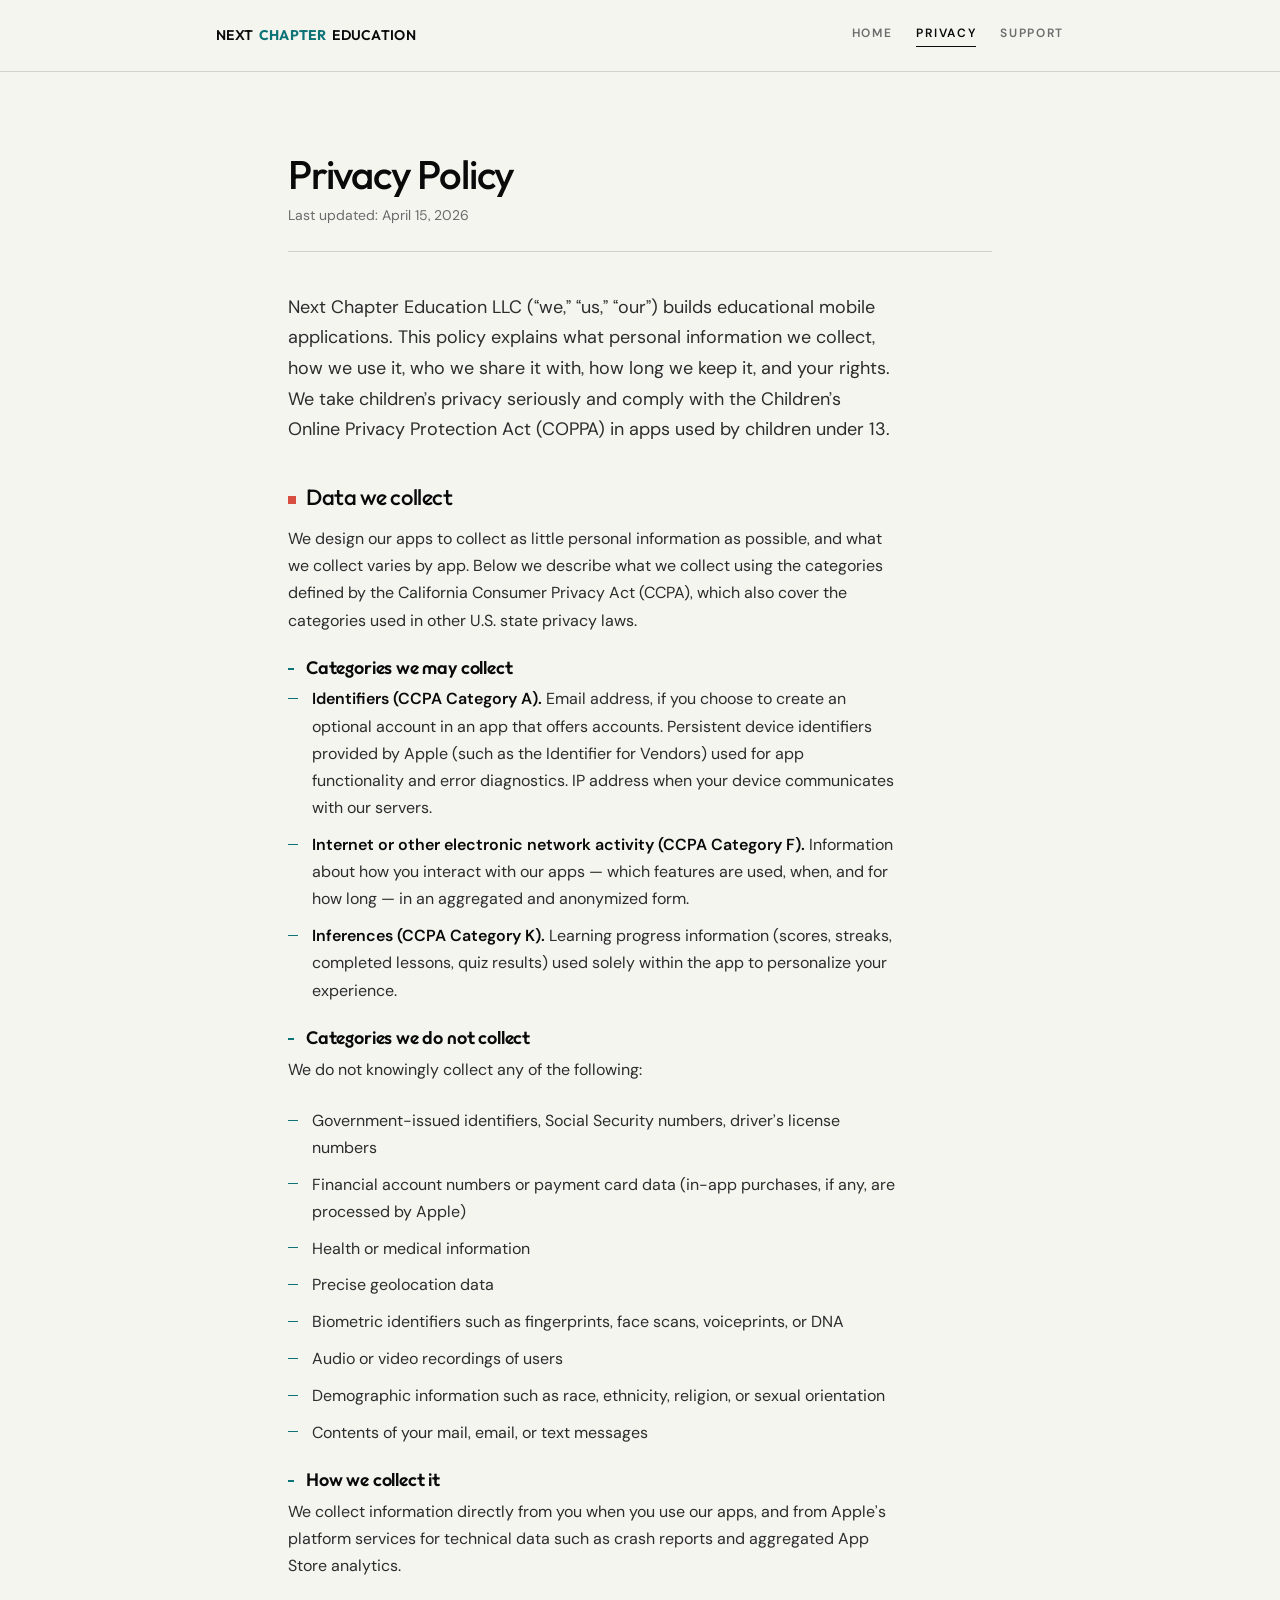
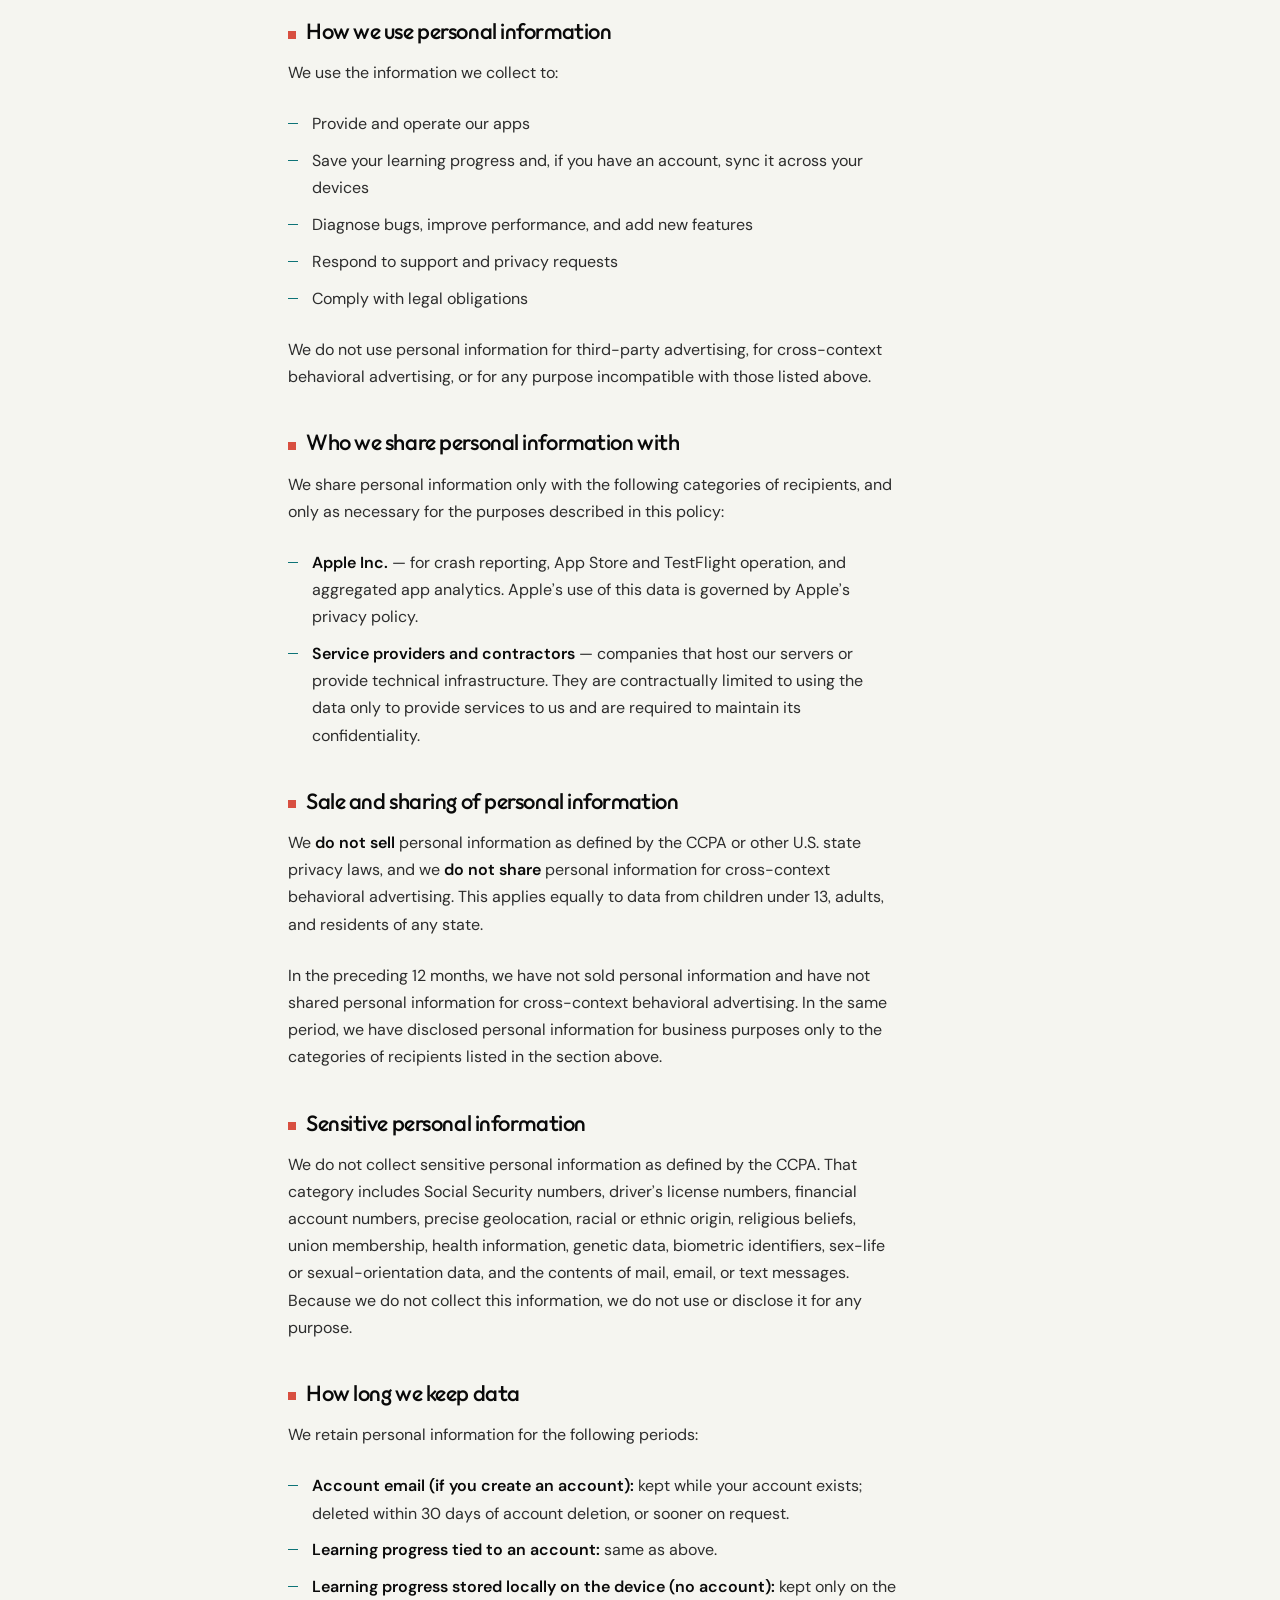
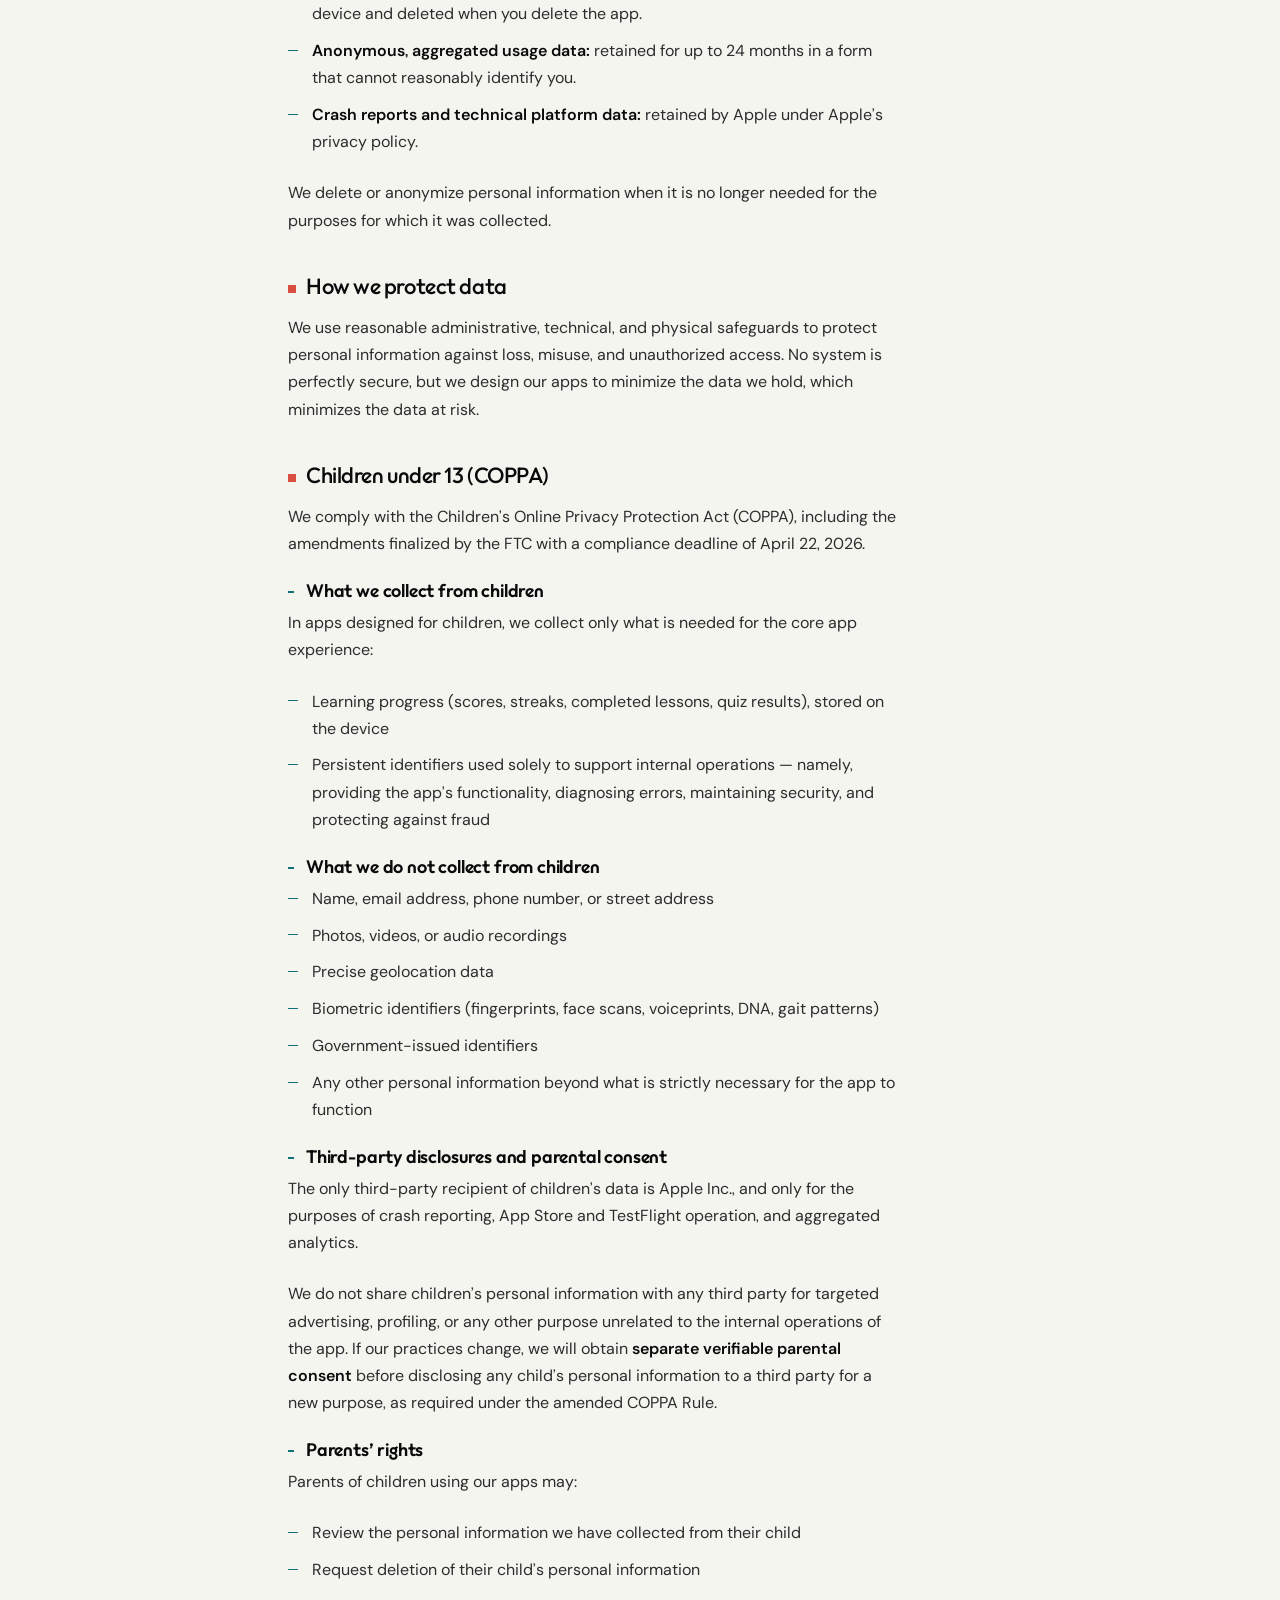
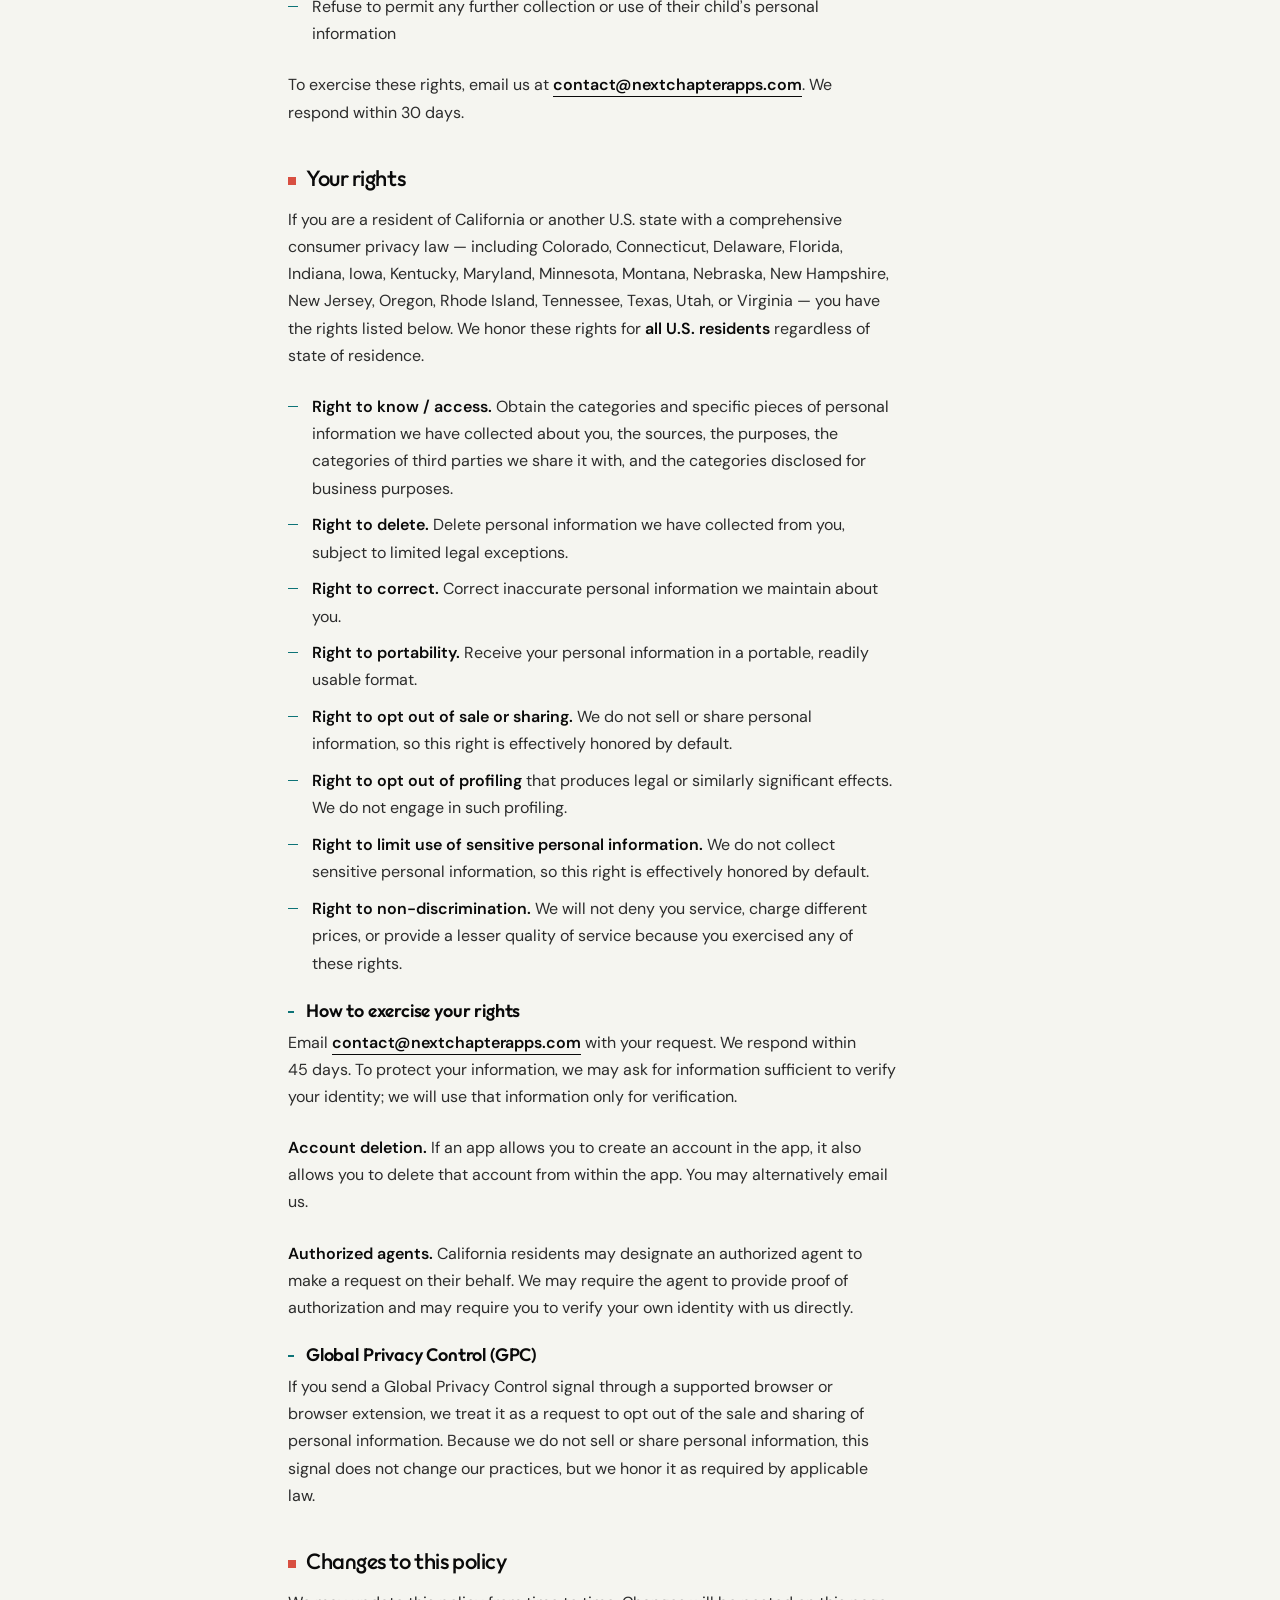
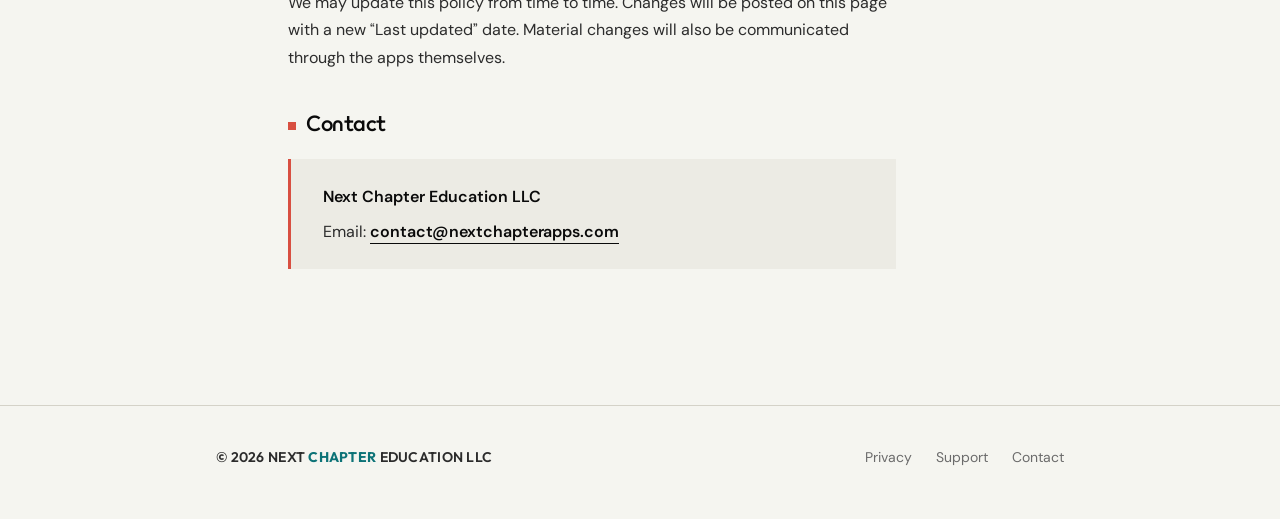
==== privacy/index.html @ 33cdc7d5 "Initial site: home, privacy, support" ====
<!doctype html>
<html lang="en">
<head>
  <meta charset="utf-8">
  <meta name="viewport" content="width=device-width, initial-scale=1">
  <title>Privacy Policy &middot; Next Chapter Education</title>
  <meta name="description" content="Privacy policy for Next Chapter Education LLC, including COPPA compliance for apps used by children under 13.">
  <meta name="robots" content="noindex, nofollow">
  <meta name="theme-color" content="#0d7377">

  <meta property="og:title" content="Privacy Policy &middot; Next Chapter Education">
  <meta property="og:description" content="What we collect, how we use it, and your rights.">
  <meta property="og:type" content="website">
  <meta property="og:url" content="https://nextchapterapps.com/privacy/">

  <link rel="preconnect" href="https://fonts.googleapis.com">
  <link rel="preconnect" href="https://fonts.gstatic.com" crossorigin>
  <link href="https://fonts.googleapis.com/css2?family=Outfit:wght@300..800&family=DM+Sans:opsz,wght@9..40,400..700&display=swap" rel="stylesheet">

  <link rel="stylesheet" href="/style.css">
</head>
<body>
  <a class="skip-link" href="#main">Skip to content</a>

  <div class="page">
    <header class="masthead">
      <div class="container masthead__inner">
        <a href="/" class="wordmark" aria-label="Next Chapter Education, home">
          Next <em>Chapter</em> Education
        </a>
        <nav class="nav" aria-label="Primary">
          <a href="/">Home</a>
          <a href="/privacy/" aria-current="page">Privacy</a>
          <a href="/support/">Support</a>
        </nav>
      </div>
    </header>

    <main class="main" id="main">
      <article class="doc container">
        <header class="doc__header rise rise-1">
          <h1 class="doc__title">Privacy Policy</h1>
          <p class="doc__meta">Last updated: April&nbsp;15,&nbsp;2026</p>
        </header>

        <div class="doc__body rise rise-2">
          <p class="doc__intro">
            Next Chapter Education LLC (&ldquo;we,&rdquo; &ldquo;us,&rdquo; &ldquo;our&rdquo;) builds educational mobile applications. This policy explains what personal information we collect, how we use it, who we share it with, how long we keep it, and your rights. We take children&rsquo;s privacy seriously and comply with the Children&rsquo;s Online Privacy Protection Act (COPPA) in apps used by children under&nbsp;13.
          </p>

          <h2>Data we collect</h2>
          <p>We design our apps to collect as little personal information as possible, and what we collect varies by app. Below we describe what we collect using the categories defined by the California Consumer Privacy Act (CCPA), which also cover the categories used in other U.S. state privacy laws.</p>

          <h3>Categories we may collect</h3>
          <ul>
            <li><strong>Identifiers (CCPA Category A).</strong> Email address, if you choose to create an optional account in an app that offers accounts. Persistent device identifiers provided by Apple (such as the Identifier for Vendors) used for app functionality and error diagnostics. IP address when your device communicates with our servers.</li>
            <li><strong>Internet or other electronic network activity (CCPA Category F).</strong> Information about how you interact with our apps &mdash; which features are used, when, and for how long &mdash; in an aggregated and anonymized form.</li>
            <li><strong>Inferences (CCPA Category K).</strong> Learning progress information (scores, streaks, completed lessons, quiz results) used solely within the app to personalize your experience.</li>
          </ul>

          <h3>Categories we do not collect</h3>
          <p>We do not knowingly collect any of the following:</p>
          <ul>
            <li>Government-issued identifiers, Social Security numbers, driver&rsquo;s license numbers</li>
            <li>Financial account numbers or payment card data (in-app purchases, if any, are processed by Apple)</li>
            <li>Health or medical information</li>
            <li>Precise geolocation data</li>
            <li>Biometric identifiers such as fingerprints, face scans, voiceprints, or DNA</li>
            <li>Audio or video recordings of users</li>
            <li>Demographic information such as race, ethnicity, religion, or sexual orientation</li>
            <li>Contents of your mail, email, or text messages</li>
          </ul>

          <h3>How we collect it</h3>
          <p>We collect information directly from you when you use our apps, and from Apple&rsquo;s platform services for technical data such as crash reports and aggregated App Store analytics.</p>

          <h2>How we use personal information</h2>
          <p>We use the information we collect to:</p>
          <ul>
            <li>Provide and operate our apps</li>
            <li>Save your learning progress and, if you have an account, sync it across your devices</li>
            <li>Diagnose bugs, improve performance, and add new features</li>
            <li>Respond to support and privacy requests</li>
            <li>Comply with legal obligations</li>
          </ul>
          <p>We do not use personal information for third-party advertising, for cross-context behavioral advertising, or for any purpose incompatible with those listed above.</p>

          <h2>Who we share personal information with</h2>
          <p>We share personal information only with the following categories of recipients, and only as necessary for the purposes described in this policy:</p>
          <ul>
            <li><strong>Apple Inc.</strong> &mdash; for crash reporting, App Store and TestFlight operation, and aggregated app analytics. Apple&rsquo;s use of this data is governed by Apple&rsquo;s privacy policy.</li>
            <li><strong>Service providers and contractors</strong> &mdash; companies that host our servers or provide technical infrastructure. They are contractually limited to using the data only to provide services to us and are required to maintain its confidentiality.</li>
          </ul>

          <h2>Sale and sharing of personal information</h2>
          <p>We <strong>do not sell</strong> personal information as defined by the CCPA or other U.S. state privacy laws, and we <strong>do not share</strong> personal information for cross-context behavioral advertising. This applies equally to data from children under&nbsp;13, adults, and residents of any state.</p>
          <p>In the preceding 12 months, we have not sold personal information and have not shared personal information for cross-context behavioral advertising. In the same period, we have disclosed personal information for business purposes only to the categories of recipients listed in the section above.</p>

          <h2>Sensitive personal information</h2>
          <p>We do not collect sensitive personal information as defined by the CCPA. That category includes Social Security numbers, driver&rsquo;s license numbers, financial account numbers, precise geolocation, racial or ethnic origin, religious beliefs, union membership, health information, genetic data, biometric identifiers, sex-life or sexual-orientation data, and the contents of mail, email, or text messages. Because we do not collect this information, we do not use or disclose it for any purpose.</p>

          <h2>How long we keep data</h2>
          <p>We retain personal information for the following periods:</p>
          <ul>
            <li><strong>Account email (if you create an account):</strong> kept while your account exists; deleted within 30&nbsp;days of account deletion, or sooner on request.</li>
            <li><strong>Learning progress tied to an account:</strong> same as above.</li>
            <li><strong>Learning progress stored locally on the device (no account):</strong> kept only on the device and deleted when you delete the app.</li>
            <li><strong>Anonymous, aggregated usage data:</strong> retained for up to 24&nbsp;months in a form that cannot reasonably identify you.</li>
            <li><strong>Crash reports and technical platform data:</strong> retained by Apple under Apple&rsquo;s privacy policy.</li>
          </ul>
          <p>We delete or anonymize personal information when it is no longer needed for the purposes for which it was collected.</p>

          <h2>How we protect data</h2>
          <p>We use reasonable administrative, technical, and physical safeguards to protect personal information against loss, misuse, and unauthorized access. No system is perfectly secure, but we design our apps to minimize the data we hold, which minimizes the data at risk.</p>

          <h2>Children under 13 (COPPA)</h2>
          <p>We comply with the Children&rsquo;s Online Privacy Protection Act (COPPA), including the amendments finalized by the FTC with a compliance deadline of April&nbsp;22,&nbsp;2026.</p>

          <h3>What we collect from children</h3>
          <p>In apps designed for children, we collect only what is needed for the core app experience:</p>
          <ul>
            <li>Learning progress (scores, streaks, completed lessons, quiz results), stored on the device</li>
            <li>Persistent identifiers used solely to support internal operations &mdash; namely, providing the app&rsquo;s functionality, diagnosing errors, maintaining security, and protecting against fraud</li>
          </ul>

          <h3>What we do not collect from children</h3>
          <ul>
            <li>Name, email address, phone number, or street address</li>
            <li>Photos, videos, or audio recordings</li>
            <li>Precise geolocation data</li>
            <li>Biometric identifiers (fingerprints, face scans, voiceprints, DNA, gait patterns)</li>
            <li>Government-issued identifiers</li>
            <li>Any other personal information beyond what is strictly necessary for the app to function</li>
          </ul>

          <h3>Third-party disclosures and parental consent</h3>
          <p>The only third-party recipient of children&rsquo;s data is Apple Inc., and only for the purposes of crash reporting, App Store and TestFlight operation, and aggregated analytics.</p>
          <p>We do not share children&rsquo;s personal information with any third party for targeted advertising, profiling, or any other purpose unrelated to the internal operations of the app. If our practices change, we will obtain <strong>separate verifiable parental consent</strong> before disclosing any child&rsquo;s personal information to a third party for a new purpose, as required under the amended COPPA Rule.</p>

          <h3>Parents&rsquo; rights</h3>
          <p>Parents of children using our apps may:</p>
          <ul>
            <li>Review the personal information we have collected from their child</li>
            <li>Request deletion of their child&rsquo;s personal information</li>
            <li>Refuse to permit any further collection or use of their child&rsquo;s personal information</li>
          </ul>
          <p>To exercise these rights, email us at <a href="mailto:contact@nextchapterapps.com" class="email">contact@nextchapterapps.com</a>. We respond within 30&nbsp;days.</p>

          <h2>Your rights</h2>
          <p>If you are a resident of California or another U.S. state with a comprehensive consumer privacy law &mdash; including Colorado, Connecticut, Delaware, Florida, Indiana, Iowa, Kentucky, Maryland, Minnesota, Montana, Nebraska, New Hampshire, New Jersey, Oregon, Rhode Island, Tennessee, Texas, Utah, or Virginia &mdash; you have the rights listed below. We honor these rights for <strong>all U.S. residents</strong> regardless of state of residence.</p>
          <ul>
            <li><strong>Right to know / access.</strong> Obtain the categories and specific pieces of personal information we have collected about you, the sources, the purposes, the categories of third parties we share it with, and the categories disclosed for business purposes.</li>
            <li><strong>Right to delete.</strong> Delete personal information we have collected from you, subject to limited legal exceptions.</li>
            <li><strong>Right to correct.</strong> Correct inaccurate personal information we maintain about you.</li>
            <li><strong>Right to portability.</strong> Receive your personal information in a portable, readily usable format.</li>
            <li><strong>Right to opt out of sale or sharing.</strong> We do not sell or share personal information, so this right is effectively honored by default.</li>
            <li><strong>Right to opt out of profiling</strong> that produces legal or similarly significant effects. We do not engage in such profiling.</li>
            <li><strong>Right to limit use of sensitive personal information.</strong> We do not collect sensitive personal information, so this right is effectively honored by default.</li>
            <li><strong>Right to non-discrimination.</strong> We will not deny you service, charge different prices, or provide a lesser quality of service because you exercised any of these rights.</li>
          </ul>

          <h3>How to exercise your rights</h3>
          <p>Email <a href="mailto:contact@nextchapterapps.com" class="email">contact@nextchapterapps.com</a> with your request. We respond within 45&nbsp;days. To protect your information, we may ask for information sufficient to verify your identity; we will use that information only for verification.</p>
          <p><strong>Account deletion.</strong> If an app allows you to create an account in the app, it also allows you to delete that account from within the app. You may alternatively email us.</p>
          <p><strong>Authorized agents.</strong> California residents may designate an authorized agent to make a request on their behalf. We may require the agent to provide proof of authorization and may require you to verify your own identity with us directly.</p>

          <h3>Global Privacy Control (GPC)</h3>
          <p>If you send a Global Privacy Control signal through a supported browser or browser extension, we treat it as a request to opt out of the sale and sharing of personal information. Because we do not sell or share personal information, this signal does not change our practices, but we honor it as required by applicable law.</p>

          <h2>Changes to this policy</h2>
          <p>We may update this policy from time to time. Changes will be posted on this page with a new &ldquo;Last updated&rdquo; date. Material changes will also be communicated through the apps themselves.</p>

          <h2>Contact</h2>
          <div class="callout">
            <p><strong>Next Chapter Education LLC</strong></p>
            <p>Email: <a href="mailto:contact@nextchapterapps.com" class="email">contact@nextchapterapps.com</a></p>
          </div>
        </div>
      </article>
    </main>

    <footer class="site-footer">
      <div class="container site-footer__inner">
        <div class="site-footer__mark">
          &copy; 2026 Next <em>Chapter</em> Education LLC
        </div>
        <nav class="site-footer__nav" aria-label="Secondary">
          <a href="/privacy/">Privacy</a>
          <a href="/support/">Support</a>
          <a href="mailto:contact@nextchapterapps.com">Contact</a>
        </nav>
      </div>
    </footer>
  </div>
</body>
</html>
---- style.css ----
/* -------------------------------------------------------------
   Next Chapter Education — stylesheet
   Aesthetic: contemporary crisp (Option C)
   Typography: Outfit (display) + DM Sans (body)
   Palette: warm off-white, deep teal brand, red pop accent
   ------------------------------------------------------------- */

:root {
  /* Palette */
  --color-bg: #f5f5f0;
  --color-bg-sunk: #ecebe4;
  --color-bg-invert: #0a0a0a;
  --color-fg: #0a0a0a;
  --color-fg-soft: #2c2c2c;
  --color-muted: #6b6b6b;
  --color-rule: #d4d2c8;
  --color-rule-strong: #b6b3a7;

  --color-brand: #0d7377;
  --color-brand-deep: #085558;
  --color-brand-tint: #d9e6e7;

  --color-accent: #d84f41;
  --color-accent-deep: #b63d31;

  /* Fonts */
  --font-display: "Outfit", -apple-system, BlinkMacSystemFont, "Segoe UI", sans-serif;
  --font-body: "DM Sans", -apple-system, BlinkMacSystemFont, "Segoe UI", Helvetica, Arial, sans-serif;

  /* Type scale */
  --text-xs: 0.75rem;
  --text-sm: 0.875rem;
  --text-base: 1rem;
  --text-lg: 1.125rem;
  --text-xl: 1.375rem;
  --text-2xl: 1.875rem;
  --text-3xl: 2.5rem;
  --text-4xl: 3.5rem;
  --text-hero: clamp(2.75rem, 7.5vw, 5rem);

  /* Rhythm */
  --space-1: 0.5rem;
  --space-2: 1rem;
  --space-3: 1.5rem;
  --space-4: 2rem;
  --space-5: 2.5rem;
  --space-6: 3rem;
  --space-8: 4rem;
  --space-10: 5rem;
  --space-12: 7rem;

  /* Layout */
  --content-max: 58rem;
  --narrow: 44rem;
  --measure: 38rem;
  --page-pad: clamp(1.25rem, 4vw, 2.5rem);

  /* Motion */
  --ease-out: cubic-bezier(0.22, 1, 0.36, 1);
}

/* -------------------------------------------------------------
   Reset / base
   ------------------------------------------------------------- */

*,
*::before,
*::after {
  box-sizing: border-box;
}

html {
  -webkit-text-size-adjust: 100%;
  scroll-behavior: smooth;
}

body {
  margin: 0;
  min-height: 100vh;
  background: var(--color-bg);
  color: var(--color-fg);
  font-family: var(--font-body);
  font-size: var(--text-base);
  font-weight: 400;
  line-height: 1.6;
  -webkit-font-smoothing: antialiased;
  -moz-osx-font-smoothing: grayscale;
  text-rendering: optimizeLegibility;
  font-feature-settings: "kern", "liga", "ss01";
}

::selection {
  background: var(--color-accent);
  color: var(--color-bg);
}

img {
  max-width: 100%;
  height: auto;
  display: block;
}

/* -------------------------------------------------------------
   Typography primitives
   ------------------------------------------------------------- */

h1, h2, h3, h4 {
  font-family: var(--font-display);
  color: var(--color-fg);
  font-weight: 500;
  line-height: 1.1;
  letter-spacing: -0.025em;
  margin: 0 0 var(--space-3);
}

h1 { font-size: var(--text-3xl); }
h2 { font-size: var(--text-2xl); letter-spacing: -0.02em; }
h3 {
  font-size: var(--text-lg);
  font-family: var(--font-body);
  font-weight: 600;
  letter-spacing: -0.005em;
}
h4 {
  font-size: var(--text-xs);
  font-family: var(--font-body);
  font-weight: 600;
  text-transform: uppercase;
  letter-spacing: 0.14em;
  color: var(--color-muted);
}

p {
  margin: 0 0 var(--space-3);
  max-width: var(--measure);
}

ul, ol {
  margin: 0 0 var(--space-3);
  padding-left: 1.25rem;
  max-width: var(--measure);
}

li {
  margin-bottom: 0.375rem;
}

strong {
  font-weight: 600;
  color: var(--color-fg);
}

hr {
  border: 0;
  border-top: 1px solid var(--color-rule);
  margin: var(--space-6) 0;
}

/* -------------------------------------------------------------
   Links
   ------------------------------------------------------------- */

a {
  color: var(--color-fg);
  text-decoration: none;
  border-bottom: 1px solid var(--color-fg);
  padding-bottom: 1px;
  transition: color 180ms var(--ease-out), border-color 180ms var(--ease-out);
}

a:hover {
  color: var(--color-accent);
  border-bottom-color: var(--color-accent);
}

a:focus-visible {
  outline: 2px solid var(--color-accent);
  outline-offset: 3px;
  border-radius: 2px;
}

a.plain {
  color: inherit;
  border-bottom: 0;
}

/* Arrow link: red arrow appended, only underline on hover */
a.arrow {
  border-bottom: 0;
  color: var(--color-fg);
  font-weight: 500;
}

a.arrow::after {
  content: " →";
  color: var(--color-accent);
  font-weight: 700;
  margin-left: 0.15em;
  display: inline-block;
  transition: transform 200ms var(--ease-out);
}

a.arrow:hover {
  color: var(--color-accent);
}

a.arrow:hover::after {
  transform: translateX(3px);
}

/* Email / code-like */
.email {
  font-family: var(--font-body);
  font-weight: 600;
  letter-spacing: -0.005em;
}

/* -------------------------------------------------------------
   Layout scaffolding
   ------------------------------------------------------------- */

.page {
  display: flex;
  flex-direction: column;
  min-height: 100vh;
}

.container {
  width: 100%;
  max-width: var(--content-max);
  margin: 0 auto;
  padding-left: var(--page-pad);
  padding-right: var(--page-pad);
}

.container--narrow {
  max-width: var(--narrow);
}

/* Eyebrow label used throughout */
.eyebrow {
  font-size: var(--text-xs);
  text-transform: uppercase;
  letter-spacing: 0.18em;
  font-weight: 600;
  color: var(--color-muted);
  margin-bottom: var(--space-3);
  display: flex;
  align-items: center;
  gap: 0.625rem;
}

.eyebrow--accent {
  color: var(--color-accent);
}

.eyebrow::before {
  content: "";
  width: 0.625rem;
  height: 0.625rem;
  background: var(--color-accent);
  display: inline-block;
}

.eyebrow--brand::before { background: var(--color-brand); }

/* -------------------------------------------------------------
   Masthead
   ------------------------------------------------------------- */

.masthead {
  padding: var(--space-3) 0 var(--space-3);
  border-bottom: 1px solid var(--color-rule);
  background: var(--color-bg);
}

.masthead__inner {
  display: flex;
  align-items: center;
  justify-content: space-between;
  gap: var(--space-3);
  flex-wrap: wrap;
}

.wordmark {
  font-family: var(--font-display);
  font-size: var(--text-sm);
  font-weight: 600;
  letter-spacing: 0.02em;
  text-transform: uppercase;
  color: var(--color-fg);
  border-bottom: 0;
  white-space: nowrap;
  display: inline-flex;
  gap: 0.35rem;
}

.wordmark em {
  font-style: normal;
  color: var(--color-brand);
  font-weight: 700;
}

.wordmark:hover {
  color: var(--color-accent);
}

.wordmark:hover em {
  color: var(--color-accent);
}

.nav {
  display: flex;
  gap: var(--space-3);
  font-size: var(--text-xs);
  font-weight: 600;
  letter-spacing: 0.14em;
  text-transform: uppercase;
  font-family: var(--font-body);
}

.nav a {
  color: var(--color-muted);
  border-bottom: 1px solid transparent;
  padding-bottom: 3px;
}

.nav a:hover {
  color: var(--color-fg);
  border-bottom-color: var(--color-accent);
}

.nav a[aria-current="page"] {
  color: var(--color-fg);
  border-bottom-color: var(--color-fg);
}

/* -------------------------------------------------------------
   Main
   ------------------------------------------------------------- */

.main {
  flex: 1 0 auto;
}

/* -------------------------------------------------------------
   Hero
   ------------------------------------------------------------- */

.hero {
  padding: var(--space-12) 0 var(--space-8);
}

.hero__title {
  font-family: var(--font-display);
  font-size: var(--text-hero);
  font-weight: 500;
  line-height: 0.95;
  letter-spacing: -0.035em;
  margin: 0 0 var(--space-4);
  max-width: 15ch;
  color: var(--color-fg);
}

.hero__title em {
  font-style: normal;
  color: var(--color-brand);
  font-weight: 600;
}

.hero__subhead {
  font-family: var(--font-display);
  font-size: var(--text-xl);
  font-weight: 400;
  letter-spacing: -0.015em;
  color: var(--color-fg-soft);
  max-width: 28ch;
  margin: 0 0 var(--space-4);
  line-height: 1.25;
}

.hero__body {
  font-size: var(--text-lg);
  line-height: 1.55;
  color: var(--color-fg-soft);
  max-width: 44ch;
  font-weight: 400;
}

/* -------------------------------------------------------------
   Section divider (crisp rule with offset square)
   ------------------------------------------------------------- */

.rule {
  position: relative;
  height: 1px;
  background: var(--color-rule);
  margin: var(--space-6) 0;
  max-width: var(--content-max);
  margin-left: auto;
  margin-right: auto;
}

.rule--with-mark::before {
  content: "";
  position: absolute;
  left: var(--page-pad);
  top: 50%;
  transform: translateY(-50%);
  width: 0.5rem;
  height: 0.5rem;
  background: var(--color-accent);
}

/* -------------------------------------------------------------
   Apps section (RealReady)
   ------------------------------------------------------------- */

.apps {
  padding: var(--space-6) 0 var(--space-10);
}

.app-card {
  display: grid;
  grid-template-columns: 1fr;
  gap: var(--space-4);
  margin-top: var(--space-3);
}

.app-card__primary {
  max-width: 34rem;
}

.app-card__name {
  font-family: var(--font-display);
  font-size: clamp(2.25rem, 6vw, 3.25rem);
  font-weight: 600;
  letter-spacing: -0.04em;
  line-height: 0.95;
  margin: 0 0 var(--space-3);
  color: var(--color-fg);
}

.app-card__name .accent {
  color: var(--color-accent);
  font-weight: 600;
}

.app-card__tag {
  font-family: var(--font-display);
  font-size: var(--text-xl);
  font-weight: 400;
  letter-spacing: -0.015em;
  color: var(--color-fg-soft);
  max-width: 32ch;
  margin: 0 0 var(--space-3);
  line-height: 1.3;
}

.app-card__body {
  color: var(--color-fg-soft);
  max-width: 42ch;
  line-height: 1.6;
}

/* feature grid */
.features {
  list-style: none;
  padding: 0;
  margin: 0;
  display: grid;
  grid-template-columns: 1fr 1fr;
  gap: var(--space-3);
  max-width: none;
  margin-top: var(--space-4);
}

@media (min-width: 44rem) {
  .features {
    grid-template-columns: repeat(4, 1fr);
  }
}

.feature {
  border-top: 1px solid var(--color-rule-strong);
  padding-top: var(--space-2);
  margin-bottom: 0;
  list-style: none;
}

.feature__label {
  display: block;
  font-family: var(--font-display);
  font-size: var(--text-base);
  font-weight: 600;
  letter-spacing: -0.01em;
  color: var(--color-fg);
  margin-bottom: 0.25rem;
}

.feature__desc {
  display: block;
  font-size: var(--text-sm);
  line-height: 1.5;
  color: var(--color-fg-soft);
}

/* -------------------------------------------------------------
   Beliefs section
   ------------------------------------------------------------- */

.beliefs {
  padding: var(--space-6) 0 var(--space-12);
}

.belief-list {
  display: grid;
  grid-template-columns: 1fr;
  gap: var(--space-4);
  list-style: none;
  padding: 0;
  margin: 0;
  max-width: none;
}

.belief {
  border-top: 1px solid var(--color-rule-strong);
  padding-top: var(--space-2);
  margin-bottom: 0;
  list-style: none;
}

.belief__number {
  font-family: var(--font-display);
  font-size: var(--text-xs);
  color: var(--color-accent);
  letter-spacing: 0.12em;
  font-weight: 700;
  font-feature-settings: "tnum";
  text-transform: uppercase;
  display: block;
  margin-bottom: var(--space-1);
}

.belief__title {
  font-family: var(--font-display);
  font-size: var(--text-xl);
  font-weight: 500;
  margin: 0 0 0.35rem;
  letter-spacing: -0.02em;
  color: var(--color-fg);
}

.belief__body {
  color: var(--color-fg-soft);
  margin: 0;
  max-width: 40ch;
  line-height: 1.55;
}

@media (min-width: 44rem) {
  .belief-list {
    grid-template-columns: repeat(3, 1fr);
  }
}

/* -------------------------------------------------------------
   Document pages (privacy, support)
   ------------------------------------------------------------- */

.doc {
  padding: var(--space-10) 0 var(--space-12);
  max-width: var(--narrow);
  margin: 0 auto;
}

.doc__header {
  margin-bottom: var(--space-5);
  padding-bottom: var(--space-3);
  border-bottom: 1px solid var(--color-rule);
}

.doc__title {
  font-family: var(--font-display);
  font-size: var(--text-3xl);
  font-weight: 500;
  letter-spacing: -0.03em;
  margin: 0 0 var(--space-1);
  max-width: none;
  color: var(--color-fg);
}

.doc__meta {
  font-size: var(--text-sm);
  color: var(--color-muted);
  margin: 0;
  font-variant-numeric: lining-nums;
}

.doc__body > h2 {
  font-size: var(--text-xl);
  margin-top: var(--space-5);
  margin-bottom: var(--space-2);
  font-weight: 500;
  letter-spacing: -0.02em;
  position: relative;
  padding-left: 1.125rem;
}

.doc__body > h2::before {
  content: "";
  position: absolute;
  left: 0;
  top: 0.52em;
  width: 0.5rem;
  height: 0.5rem;
  background: var(--color-accent);
}

.doc__body > h2:first-child {
  margin-top: 0;
}

.doc__body > h3 {
  font-family: var(--font-display);
  font-size: var(--text-lg);
  font-weight: 600;
  letter-spacing: -0.01em;
  color: var(--color-fg);
  margin: var(--space-3) 0 var(--space-1);
  padding-left: 1.125rem;
  position: relative;
}

.doc__body > h3::before {
  content: "";
  position: absolute;
  left: 0;
  top: 0.55em;
  width: 0.375rem;
  height: 2px;
  background: var(--color-brand);
}

.doc__body p,
.doc__body li {
  color: var(--color-fg-soft);
  line-height: 1.7;
}

.doc__body ul {
  padding-left: 0;
  list-style: none;
}

.doc__body ul li {
  position: relative;
  padding-left: 1.5rem;
  margin-bottom: 0.6rem;
}

.doc__body ul li::before {
  content: "";
  position: absolute;
  left: 0;
  top: 0.8em;
  width: 0.625rem;
  height: 1px;
  background: var(--color-brand);
}

.doc__intro {
  font-size: var(--text-lg);
  line-height: 1.55;
  color: var(--color-fg);
  margin-bottom: var(--space-4);
  max-width: var(--measure);
  font-weight: 400;
}

/* Callout (contact, highlights) */
.callout {
  background: var(--color-bg-sunk);
  border-left: 3px solid var(--color-accent);
  padding: var(--space-3) var(--space-4);
  margin: var(--space-3) 0;
  max-width: var(--measure);
}

.callout p {
  margin: 0;
  font-size: var(--text-base);
}

.callout p + p {
  margin-top: 0.5rem;
}

/* -------------------------------------------------------------
   Footer
   ------------------------------------------------------------- */

.site-footer {
  border-top: 1px solid var(--color-rule);
  padding: var(--space-5) 0 var(--space-6);
  margin-top: auto;
  background: var(--color-bg);
}

.site-footer__inner {
  display: flex;
  justify-content: space-between;
  align-items: baseline;
  gap: var(--space-3);
  flex-wrap: wrap;
  font-size: var(--text-sm);
  color: var(--color-muted);
}

.site-footer__nav {
  display: flex;
  gap: var(--space-3);
}

.site-footer a {
  color: var(--color-muted);
  border-bottom-color: transparent;
}

.site-footer a:hover {
  color: var(--color-accent);
  border-bottom-color: var(--color-accent);
}

.site-footer__mark {
  font-family: var(--font-display);
  font-weight: 600;
  letter-spacing: 0.02em;
  text-transform: uppercase;
  color: var(--color-fg-soft);
  font-size: var(--text-sm);
}

.site-footer__mark em {
  color: var(--color-brand);
  font-style: normal;
  font-weight: 700;
}

/* -------------------------------------------------------------
   Skip link
   ------------------------------------------------------------- */

.skip-link {
  position: absolute;
  left: 0;
  top: -100px;
  background: var(--color-accent);
  color: var(--color-bg);
  padding: 0.5rem 1rem;
  border-bottom: 0;
  z-index: 100;
}

.skip-link:focus {
  top: 0;
}

/* -------------------------------------------------------------
   Entrance animation
   ------------------------------------------------------------- */

@keyframes rise {
  from {
    opacity: 0;
    transform: translateY(10px);
  }
  to {
    opacity: 1;
    transform: none;
  }
}

.rise {
  animation: rise 650ms var(--ease-out) both;
}

.rise-1 { animation-delay: 40ms; }
.rise-2 { animation-delay: 110ms; }
.rise-3 { animation-delay: 180ms; }
.rise-4 { animation-delay: 260ms; }
.rise-5 { animation-delay: 340ms; }

@media (prefers-reduced-motion: reduce) {
  *, *::before, *::after {
    animation-duration: 0.001ms !important;
    animation-iteration-count: 1 !important;
    transition-duration: 0.001ms !important;
    scroll-behavior: auto !important;
  }
}

/* -------------------------------------------------------------
   Small screens
   ------------------------------------------------------------- */

@media (max-width: 30rem) {
  .masthead__inner {
    flex-direction: column;
    align-items: flex-start;
    gap: var(--space-1);
  }

  .nav {
    gap: var(--space-2);
  }

  .hero {
    padding: var(--space-8) 0 var(--space-6);
  }

  .site-footer__inner {
    flex-direction: column;
    gap: var(--space-1);
  }
}
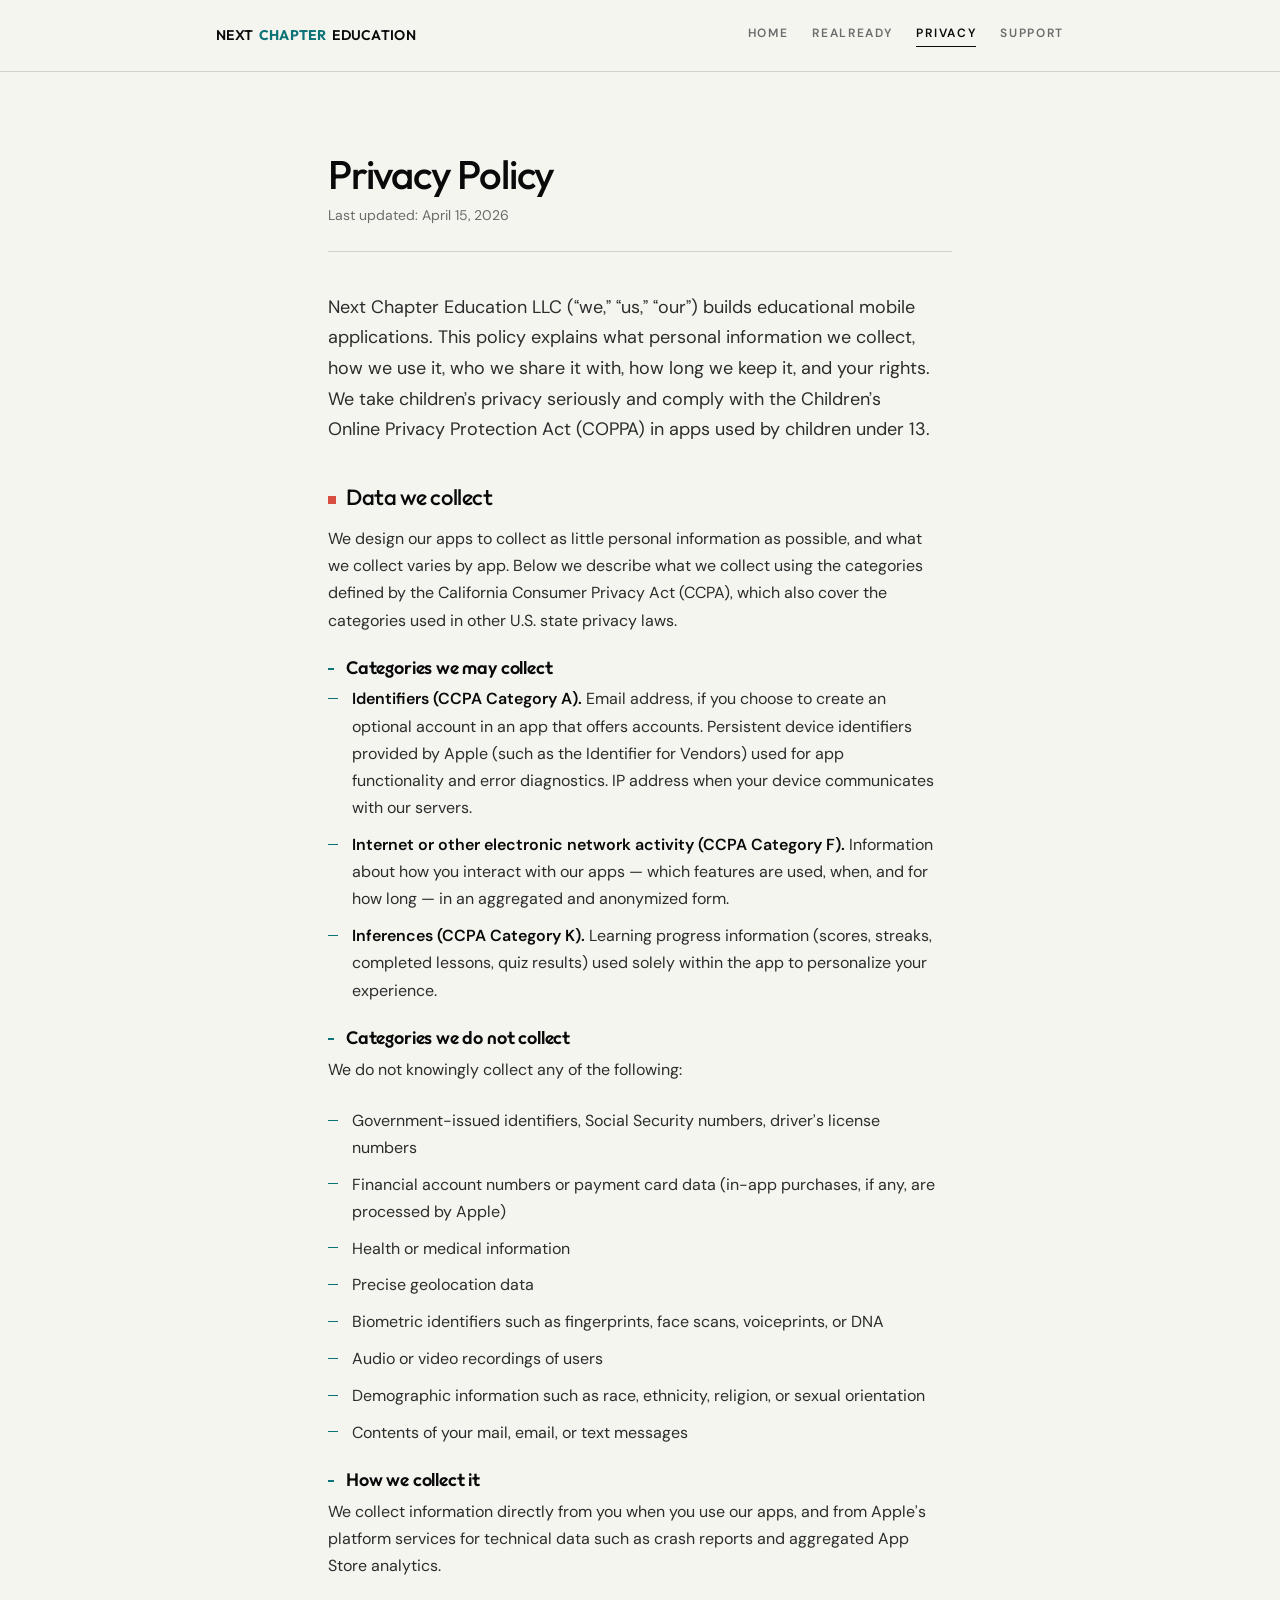
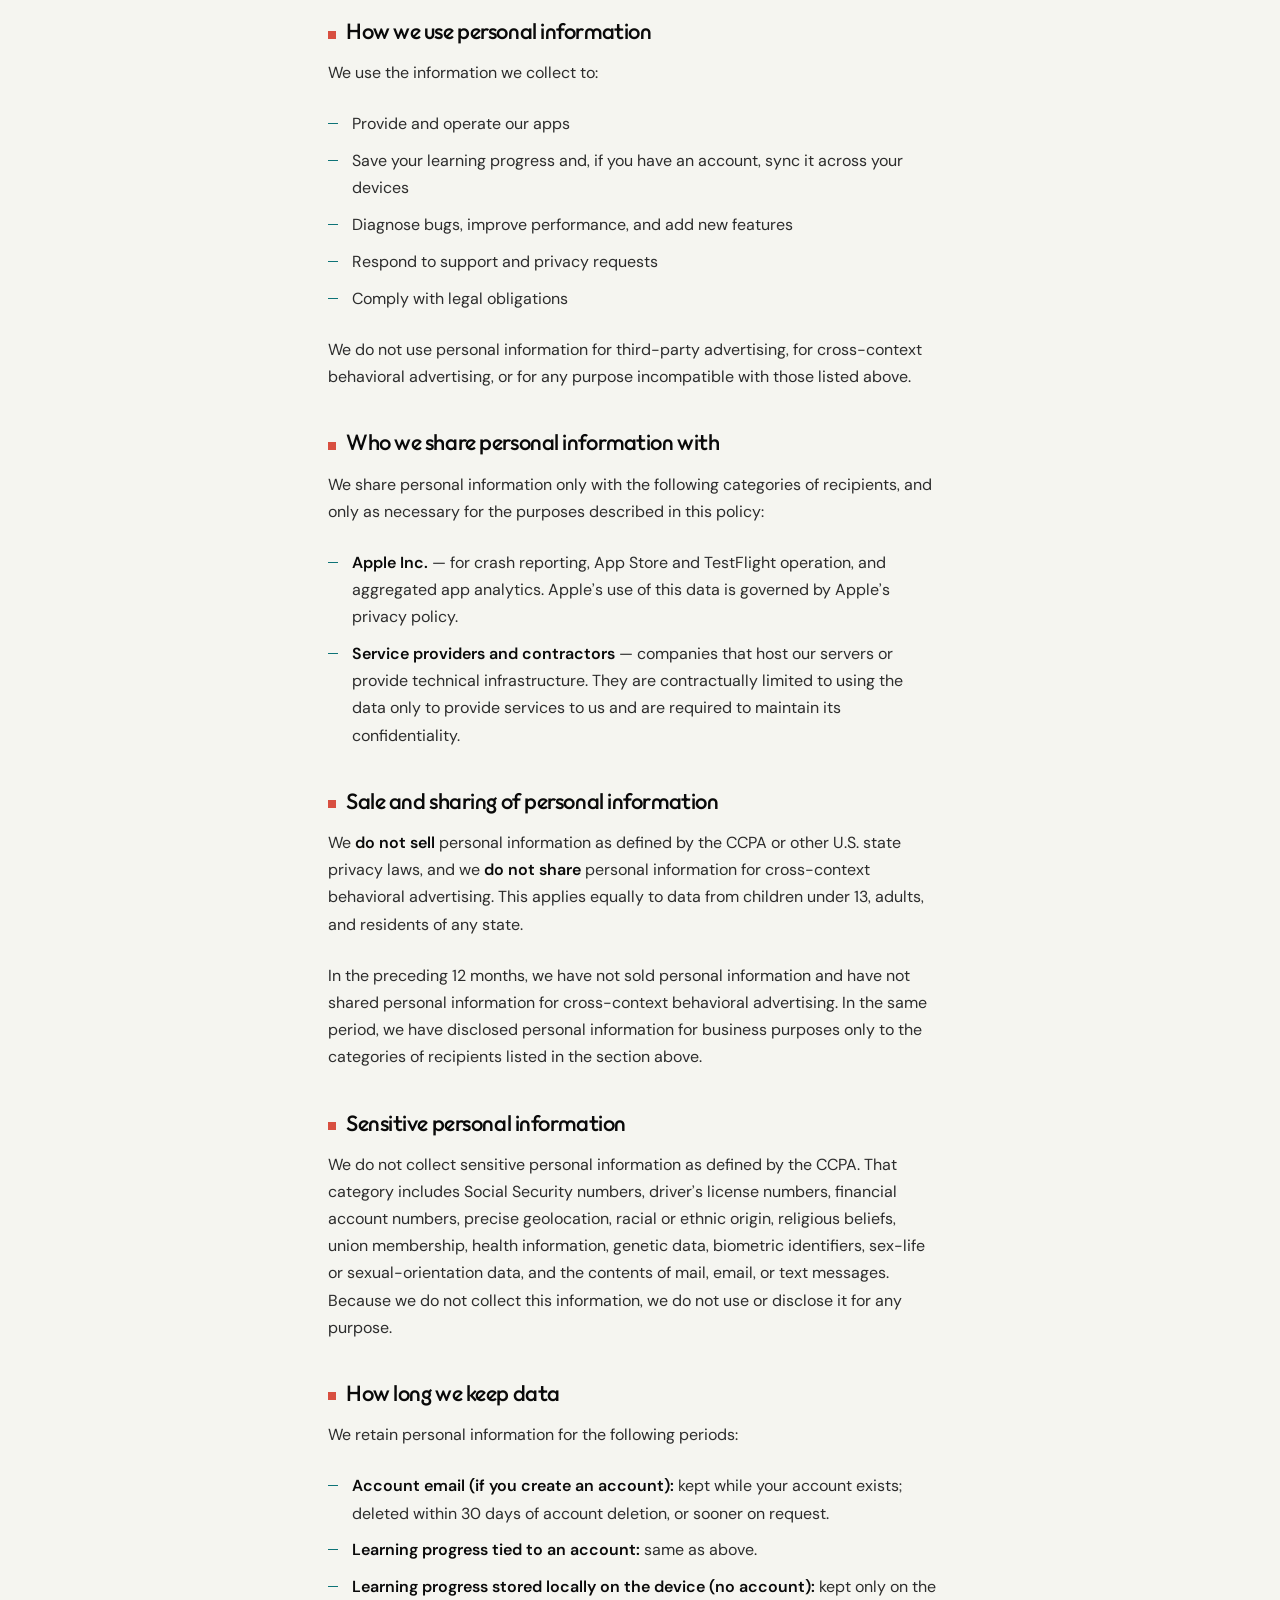
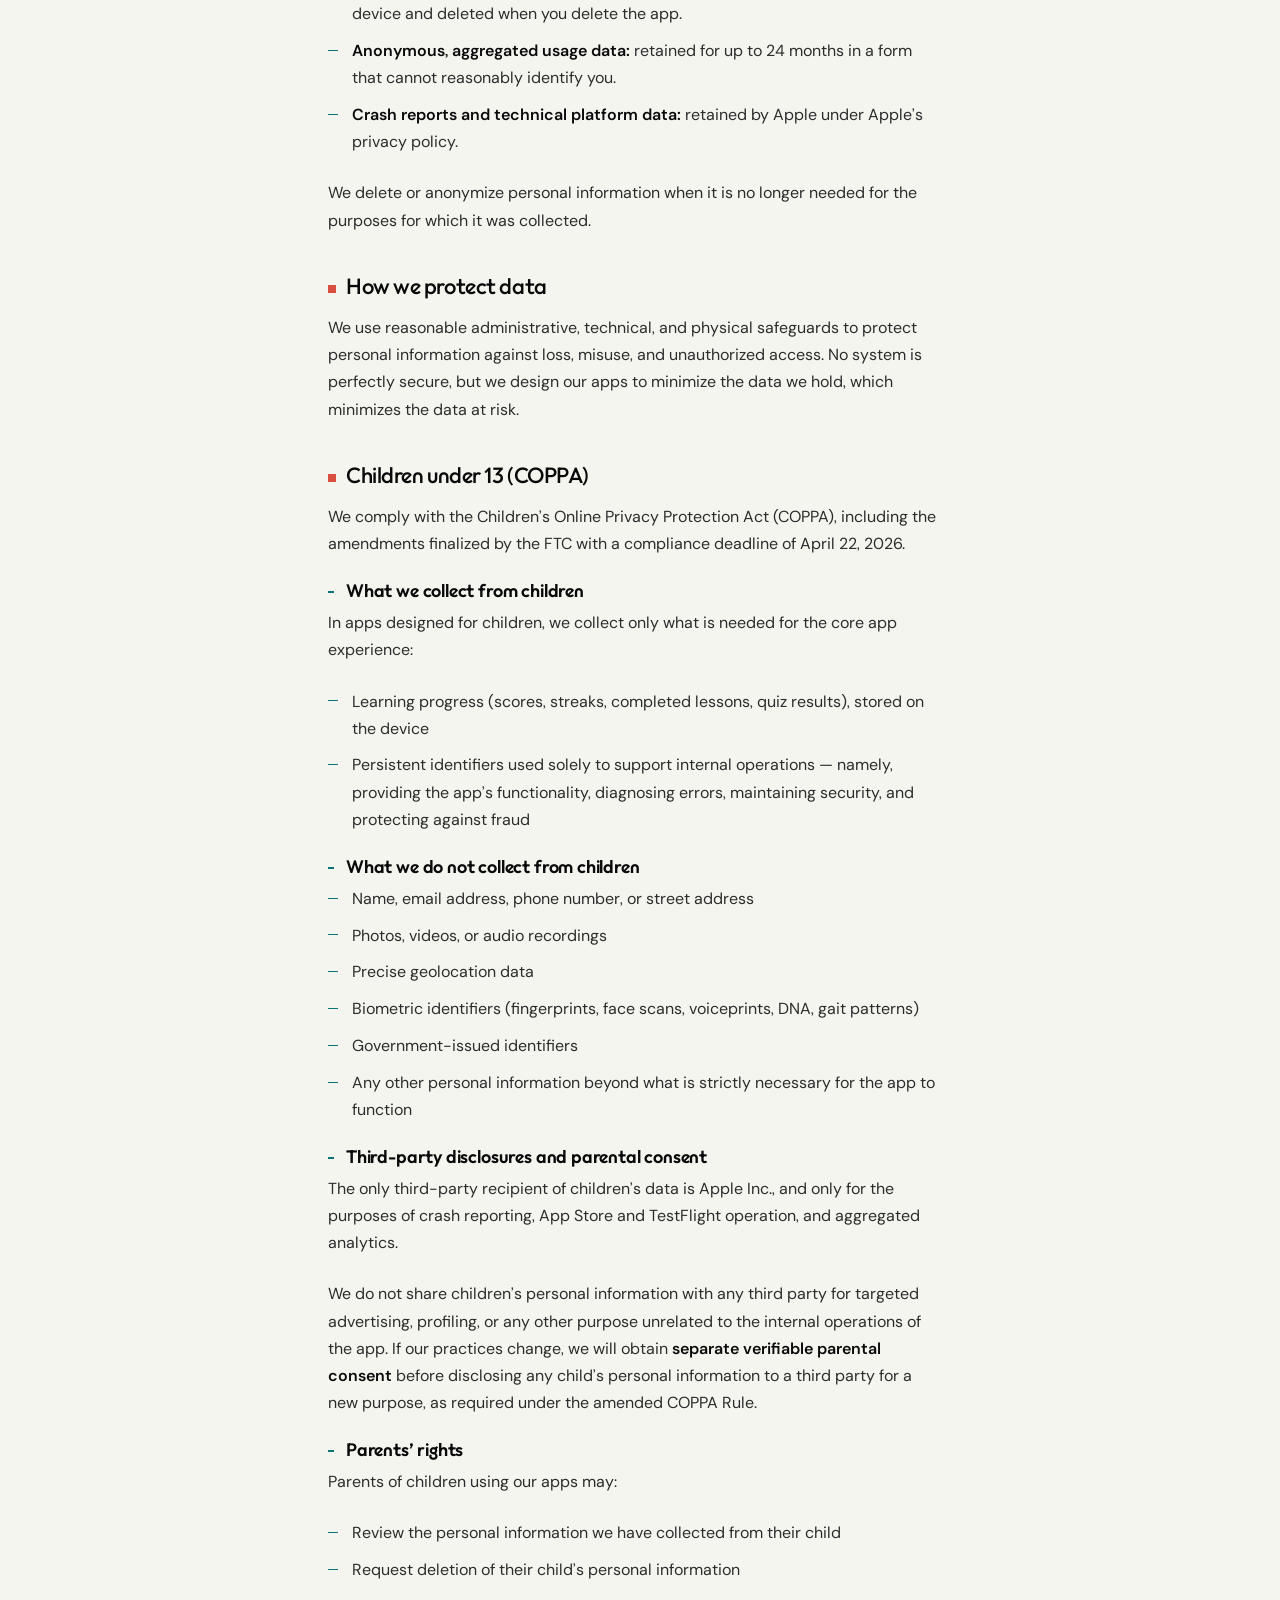
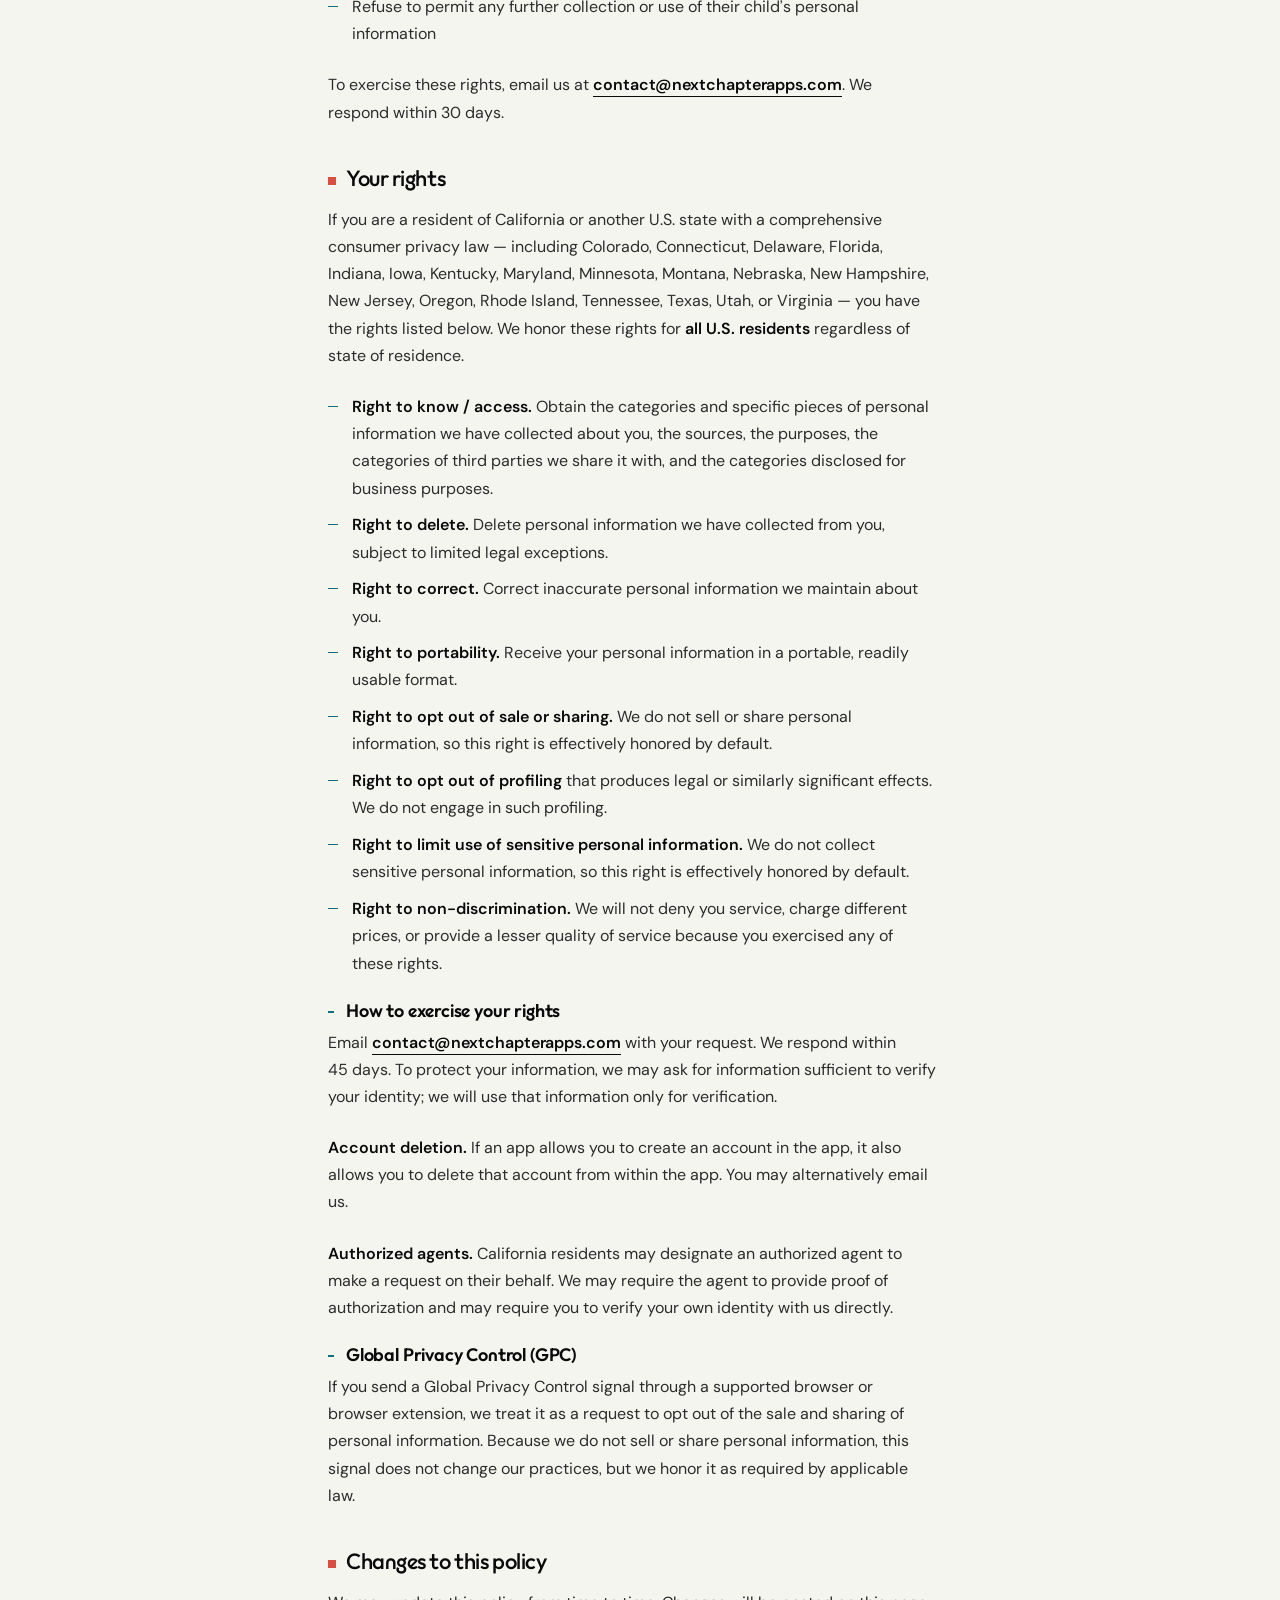
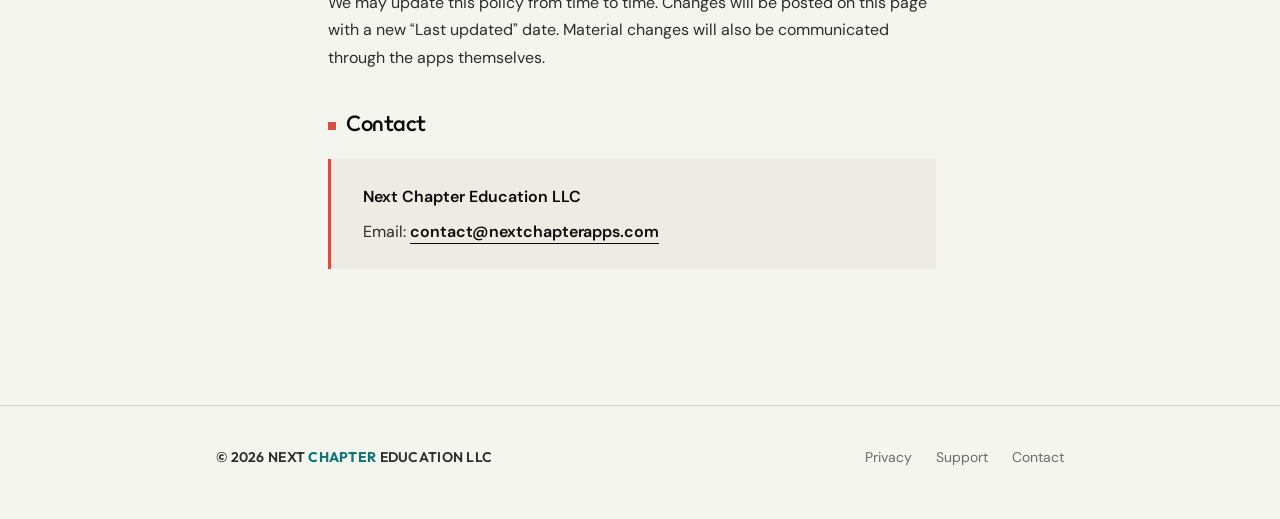
==== commit 02856061: "Add RealReady marketing page and align home card with app palette New /realready/ landing page with " ====
--- a/privacy/index.html
+++ b/privacy/index.html
@@ -30,6 +30,7 @@
         </a>
         <nav class="nav" aria-label="Primary">
           <a href="/">Home</a>
+          <a href="/realready/">RealReady</a>
           <a href="/privacy/" aria-current="page">Privacy</a>
           <a href="/support/">Support</a>
         </nav>
--- a/style.css
+++ b/style.css
@@ -23,6 +23,22 @@
   --color-accent: #d84f41;
   --color-accent-deep: #b63d31;
 
+  /* RealReady palette (scoped to .rr-* components + .apps card) */
+  --rr-navy: #023047;
+  --rr-navy-deep: #011e2e;
+  --rr-teal: #219ebc;
+  --rr-teal-deep: #1b83a0;
+  --rr-teal-light: #8ecae6;
+  --rr-orange: #ffb703;
+  --rr-orange-deep: #fb8500;
+  --rr-green: #059669;
+  --rr-surface: #ffffff;
+  --rr-border: #e2e8f0;
+  --rr-bg-cool: #f0f4f8;
+  --rr-text-dark: #0f172a;
+  --rr-text-muted: #64748b;
+  --rr-text-on-dark-muted: #94a3b8;
+
   /* Fonts */
   --font-display: "Outfit", -apple-system, BlinkMacSystemFont, "Segoe UI", sans-serif;
   --font-body: "DM Sans", -apple-system, BlinkMacSystemFont, "Segoe UI", Helvetica, Arial, sans-serif;
@@ -53,7 +69,7 @@
   --content-max: 58rem;
   --narrow: 44rem;
   --measure: 38rem;
-  --page-pad: clamp(1.25rem, 4vw, 2.5rem);
+  --page-pad: clamp(1.5rem, 5vw, 2.5rem);
 
   /* Motion */
   --ease-out: cubic-bezier(0.22, 1, 0.36, 1);
@@ -269,7 +285,8 @@
    ------------------------------------------------------------- */
 
 .masthead {
-  padding: var(--space-3) 0 var(--space-3);
+  padding-top: var(--space-3);
+  padding-bottom: var(--space-3);
   border-bottom: 1px solid var(--color-rule);
   background: var(--color-bg);
 }
@@ -348,7 +365,8 @@
    ------------------------------------------------------------- */
 
 .hero {
-  padding: var(--space-12) 0 var(--space-8);
+  padding-top: var(--space-12);
+  padding-bottom: var(--space-8);
 }
 
 .hero__title {
@@ -396,15 +414,12 @@
   height: 1px;
   background: var(--color-rule);
   margin: var(--space-6) 0;
-  max-width: var(--content-max);
-  margin-left: auto;
-  margin-right: auto;
 }
 
 .rule--with-mark::before {
   content: "";
   position: absolute;
-  left: var(--page-pad);
+  left: 0;
   top: 50%;
   transform: translateY(-50%);
   width: 0.5rem;
@@ -417,7 +432,8 @@
    ------------------------------------------------------------- */
 
 .apps {
-  padding: var(--space-6) 0 var(--space-10);
+  padding-top: var(--space-6);
+  padding-bottom: var(--space-10);
 }
 
 .app-card {
@@ -510,7 +526,8 @@
    ------------------------------------------------------------- */
 
 .beliefs {
-  padding: var(--space-6) 0 var(--space-12);
+  padding-top: var(--space-6);
+  padding-bottom: var(--space-12);
 }
 
 .belief-list {
@@ -569,7 +586,8 @@
    ------------------------------------------------------------- */
 
 .doc {
-  padding: var(--space-10) 0 var(--space-12);
+  padding-top: var(--space-10);
+  padding-bottom: var(--space-12);
   max-width: var(--narrow);
   margin: 0 auto;
 }
@@ -678,6 +696,59 @@
   font-weight: 400;
 }
 
+/* Tables (used in app-specific legal pages) */
+.table-wrap {
+  margin: var(--space-3) 0 var(--space-4);
+  overflow-x: auto;
+  -webkit-overflow-scrolling: touch;
+  border-top: 1px solid var(--color-fg);
+  border-bottom: 1px solid var(--color-fg);
+}
+
+.doc__body table {
+  width: 100%;
+  border-collapse: collapse;
+  font-size: var(--text-sm);
+  margin: 0;
+  table-layout: auto;
+  min-width: 28rem;
+}
+
+.doc__body table thead th {
+  font-family: var(--font-display);
+  font-weight: 600;
+  font-size: var(--text-xs);
+  text-transform: uppercase;
+  letter-spacing: 0.1em;
+  color: var(--color-brand);
+  text-align: left;
+  padding: var(--space-2);
+  vertical-align: bottom;
+  border-bottom: 1px solid var(--color-rule-strong);
+}
+
+.doc__body table tbody td {
+  padding: var(--space-2);
+  border-bottom: 1px solid var(--color-rule);
+  vertical-align: top;
+  color: var(--color-fg-soft);
+  line-height: 1.55;
+}
+
+.doc__body table tbody tr:last-child td {
+  border-bottom: 0;
+}
+
+.doc__body table tbody td:first-child {
+  font-weight: 600;
+  color: var(--color-fg);
+  white-space: normal;
+}
+
+.doc__body table a {
+  word-break: break-word;
+}
+
 /* Callout (contact, highlights) */
 .callout {
   background: var(--color-bg-sunk);
@@ -702,7 +773,8 @@
 
 .site-footer {
   border-top: 1px solid var(--color-rule);
-  padding: var(--space-5) 0 var(--space-6);
+  padding-top: var(--space-5);
+  padding-bottom: var(--space-6);
   margin-top: auto;
   background: var(--color-bg);
 }
@@ -816,7 +888,8 @@
   }
 
   .hero {
-    padding: var(--space-8) 0 var(--space-6);
+    padding-top: var(--space-8);
+    padding-bottom: var(--space-6);
   }
 
   .site-footer__inner {
@@ -824,3 +897,780 @@
     gap: var(--space-1);
   }
 }
+
+/* =============================================================
+   RealReady — scoped styles
+   Used on /realready/ landing page + overrides on .apps card.
+   Palette: teal #219ebc + orange #ffb703 on navy #023047.
+   All classes prefixed .rr- so they can't leak to other pages.
+   ============================================================= */
+
+/* ----- Home-card overrides (align accent with app palette) ---- */
+
+.apps .eyebrow--accent {
+  color: var(--color-muted);
+}
+.apps .eyebrow--accent::before {
+  background: var(--rr-orange);
+}
+.app-card__name .accent {
+  color: var(--rr-teal);
+}
+
+/* ----- Shared primitives ----- */
+
+.rr-eyebrow {
+  font-family: var(--font-body);
+  font-size: var(--text-xs);
+  text-transform: uppercase;
+  letter-spacing: 0.18em;
+  font-weight: 600;
+  color: var(--color-muted);
+  margin: 0 0 var(--space-3);
+  display: inline-flex;
+  align-items: center;
+  gap: 0.625rem;
+}
+
+.rr-eyebrow--on-dark {
+  color: var(--rr-text-on-dark-muted);
+}
+
+.rr-eyebrow__dot {
+  width: 0.5rem;
+  height: 0.5rem;
+  border-radius: 9999px;
+  background: var(--rr-orange);
+  display: inline-block;
+  flex-shrink: 0;
+}
+
+.rr-h2 {
+  font-family: var(--font-display);
+  font-size: clamp(1.875rem, 4vw, 2.75rem);
+  font-weight: 500;
+  letter-spacing: -0.03em;
+  line-height: 1.1;
+  color: var(--rr-text-dark);
+  margin: 0 0 var(--space-3);
+  max-width: 22ch;
+}
+
+.rr-h2--on-dark {
+  color: #ffffff;
+}
+
+.rr-h2--centered {
+  text-align: center;
+  margin-left: auto;
+  margin-right: auto;
+}
+
+.rr-lead {
+  font-family: var(--font-body);
+  font-size: var(--text-lg);
+  line-height: 1.55;
+  color: var(--color-fg-soft);
+  max-width: 44ch;
+  margin: 0 0 var(--space-5);
+}
+
+/* ----- Buttons ----- */
+
+.rr-btn {
+  display: inline-flex;
+  align-items: center;
+  justify-content: center;
+  font-family: var(--font-body);
+  font-weight: 600;
+  font-size: var(--text-base);
+  line-height: 1;
+  padding: 0.9rem 1.4rem;
+  border-radius: 10px;
+  border: 1px solid transparent;
+  cursor: pointer;
+  text-decoration: none;
+  transition:
+    background-color 180ms var(--ease-out),
+    color 180ms var(--ease-out),
+    border-color 180ms var(--ease-out),
+    transform 180ms var(--ease-out),
+    box-shadow 180ms var(--ease-out);
+  white-space: nowrap;
+}
+
+.rr-btn:focus-visible {
+  outline: 2px solid var(--rr-orange);
+  outline-offset: 3px;
+}
+
+.rr-btn--accent {
+  background: var(--rr-orange);
+  color: var(--rr-navy);
+  font-weight: 700;
+  box-shadow: 0 4px 14px rgba(255, 183, 3, 0.28);
+}
+.rr-btn--accent:hover {
+  background: var(--rr-orange-deep);
+  color: var(--rr-navy);
+  border-color: transparent;
+  transform: translateY(-1px);
+}
+
+.rr-btn--primary {
+  background: var(--rr-teal);
+  color: #ffffff;
+  box-shadow: 0 4px 14px rgba(33, 158, 188, 0.3);
+}
+.rr-btn--primary:hover {
+  background: var(--rr-teal-deep);
+  color: #ffffff;
+  border-color: transparent;
+  transform: translateY(-1px);
+}
+
+.rr-btn--ghost {
+  background: transparent;
+  color: #ffffff;
+  border-color: rgba(255, 255, 255, 0.35);
+}
+.rr-btn--ghost:hover {
+  background: rgba(142, 202, 230, 0.12);
+  border-color: rgba(255, 255, 255, 0.7);
+  color: #ffffff;
+}
+
+/* ----- Hero ----- */
+
+.rr-hero {
+  background: var(--rr-navy);
+  color: #ffffff;
+  padding-top: clamp(3rem, 8vw, 6rem);
+  padding-bottom: clamp(3rem, 8vw, 6rem);
+  position: relative;
+  overflow: hidden;
+}
+
+.rr-hero::before {
+  content: "";
+  position: absolute;
+  inset: 0;
+  background:
+    radial-gradient(ellipse at 85% 20%, rgba(142, 202, 230, 0.16) 0%, transparent 55%),
+    radial-gradient(ellipse at 15% 90%, rgba(33, 158, 188, 0.14) 0%, transparent 60%);
+  pointer-events: none;
+  z-index: 0;
+}
+
+.rr-hero__inner {
+  position: relative;
+  z-index: 1;
+  display: grid;
+  grid-template-columns: 1fr;
+  gap: var(--space-6);
+  align-items: center;
+}
+
+@media (min-width: 52rem) {
+  .rr-hero__inner {
+    grid-template-columns: 1.15fr 0.85fr;
+    gap: var(--space-8);
+  }
+}
+
+.rr-hero__copy {
+  max-width: 36rem;
+}
+
+.rr-hero__title {
+  font-family: var(--font-display);
+  font-size: clamp(2.5rem, 6.5vw, 4.25rem);
+  font-weight: 500;
+  line-height: 1.02;
+  letter-spacing: -0.035em;
+  margin: 0 0 var(--space-3);
+  color: #ffffff;
+  max-width: 14ch;
+}
+
+.rr-hero__title em {
+  font-style: normal;
+  color: var(--rr-teal-light);
+  font-weight: 600;
+}
+
+.rr-hero__subhead {
+  font-size: var(--text-lg);
+  line-height: 1.55;
+  color: rgba(255, 255, 255, 0.82);
+  max-width: 46ch;
+  margin: 0 0 var(--space-4);
+}
+
+.rr-hero__actions {
+  display: flex;
+  flex-wrap: wrap;
+  gap: var(--space-2);
+  margin-top: var(--space-3);
+}
+
+/* Phone device + halo shapes */
+
+.rr-hero__device {
+  position: relative;
+  display: flex;
+  justify-content: center;
+  align-items: center;
+  min-height: 480px;
+}
+
+.rr-halo {
+  position: absolute;
+  border-radius: 50%;
+  filter: blur(0.5px);
+  pointer-events: none;
+}
+
+.rr-halo--teal {
+  width: 340px;
+  height: 340px;
+  background: radial-gradient(circle, rgba(33, 158, 188, 0.45) 0%, rgba(33, 158, 188, 0) 65%);
+  top: 8%;
+  left: 10%;
+}
+
+.rr-halo--orange {
+  width: 220px;
+  height: 220px;
+  border: 14px solid rgba(255, 183, 3, 0.22);
+  background: transparent;
+  bottom: 6%;
+  right: 8%;
+  border-left-color: transparent;
+  border-bottom-color: transparent;
+  transform: rotate(18deg);
+}
+
+/* Phone mockup */
+
+.rr-phone {
+  position: relative;
+  width: min(280px, 72vw);
+  aspect-ratio: 9 / 19.2;
+  background: #0a0a0a;
+  border-radius: 42px;
+  padding: 10px;
+  box-shadow:
+    0 30px 60px -20px rgba(2, 48, 71, 0.6),
+    0 12px 24px -10px rgba(2, 48, 71, 0.35),
+    inset 0 0 0 1px rgba(255, 255, 255, 0.06);
+  z-index: 1;
+}
+
+.rr-phone--sm {
+  width: min(200px, 60vw);
+  border-radius: 32px;
+  padding: 8px;
+}
+
+.rr-phone__notch {
+  position: absolute;
+  top: 14px;
+  left: 50%;
+  transform: translateX(-50%);
+  width: 96px;
+  height: 22px;
+  background: #0a0a0a;
+  border-radius: 12px;
+  z-index: 3;
+  display: block;
+}
+
+.rr-phone--sm .rr-phone__notch {
+  top: 12px;
+  width: 72px;
+  height: 18px;
+}
+
+.rr-phone__screen {
+  position: relative;
+  width: 100%;
+  height: 100%;
+  border-radius: 32px;
+  overflow: hidden;
+  background-color: var(--rr-bg-cool);
+  background-size: cover;
+  background-position: center top;
+  background-repeat: no-repeat;
+  z-index: 1;
+}
+
+.rr-phone--sm .rr-phone__screen {
+  border-radius: 24px;
+}
+
+/*
+  Placeholder screen rendering — shown until the real screenshot PNG is dropped
+  into /realready/images/. Each .rr-phone__screen--* has its own visual hint
+  (progress ring, state picker, practice, etc.) built from pure CSS so the page
+  never looks empty while we wait on assets.
+*/
+
+.rr-phone__screen::before,
+.rr-phone__screen::after {
+  content: "";
+  position: absolute;
+  pointer-events: none;
+}
+
+/* Top "status + app header" band — shared across placeholders */
+.rr-phone__screen::before {
+  top: 0;
+  left: 0;
+  right: 0;
+  height: 26%;
+  background:
+    linear-gradient(180deg, var(--rr-navy) 0%, var(--rr-navy-deep) 100%);
+}
+
+/* Hero home screen — large progress ring (orange arc) */
+.rr-phone__screen--hero::after {
+  top: 38%;
+  left: 50%;
+  transform: translate(-50%, 0);
+  width: 56%;
+  aspect-ratio: 1 / 1;
+  border-radius: 50%;
+  border: 9px solid rgba(142, 202, 230, 0.35);
+  border-top-color: var(--rr-orange);
+  border-right-color: var(--rr-orange);
+  box-shadow: 0 10px 24px -12px rgba(2, 48, 71, 0.25);
+}
+
+/* Reusable category-card stripe for small placeholders */
+.rr-phone__screen--step-state,
+.rr-phone__screen--step-practice,
+.rr-phone__screen--step-progress {
+  background-image: none;
+}
+
+.rr-phone__screen--step-state::after {
+  left: 8%;
+  right: 8%;
+  top: 34%;
+  height: 56%;
+  background:
+    repeating-linear-gradient(
+      180deg,
+      var(--rr-surface) 0,
+      var(--rr-surface) 28px,
+      transparent 28px,
+      transparent 36px
+    );
+  border-radius: 12px;
+  box-shadow: 0 1px 6px rgba(2, 48, 71, 0.08);
+}
+
+.rr-phone__screen--step-practice::after {
+  left: 8%;
+  right: 8%;
+  top: 34%;
+  height: 56%;
+  background:
+    linear-gradient(180deg, var(--rr-surface) 0%, var(--rr-surface) 34%, var(--rr-bg-cool) 34%, var(--rr-bg-cool) 100%);
+  border-radius: 12px;
+  box-shadow: 0 1px 6px rgba(2, 48, 71, 0.08);
+}
+
+.rr-phone__screen--step-progress::after {
+  left: 18%;
+  right: 18%;
+  top: 34%;
+  aspect-ratio: 1 / 1;
+  border-radius: 50%;
+  border: 8px solid rgba(142, 202, 230, 0.35);
+  border-top-color: var(--rr-green);
+  border-right-color: var(--rr-green);
+  border-bottom-color: var(--rr-green);
+}
+
+/* When the real screenshot ships, apply it to .rr-phone__screen--*. */
+.rr-phone__screen--hero.has-shot {
+  background-image: url("/realready/images/hero-home.png");
+}
+.rr-phone__screen--hero.has-shot::before,
+.rr-phone__screen--hero.has-shot::after {
+  display: none;
+}
+
+/* ----- Sections ----- */
+
+.rr-section {
+  padding-top: clamp(3rem, 7vw, 5.5rem);
+  padding-bottom: clamp(3rem, 7vw, 5.5rem);
+}
+
+.rr-section--warm {
+  background: var(--color-bg);
+  color: var(--rr-text-dark);
+}
+
+.rr-section--cool {
+  background: var(--rr-bg-cool);
+  color: var(--rr-text-dark);
+}
+
+.rr-section--dark {
+  background: var(--rr-navy);
+  color: #ffffff;
+}
+
+.rr-rule {
+  margin: 0;
+}
+
+/* ----- Icons ----- */
+
+.rr-icon {
+  display: inline-flex;
+  align-items: center;
+  justify-content: center;
+  width: 44px;
+  height: 44px;
+  border-radius: 12px;
+  background: rgba(33, 158, 188, 0.12);
+  color: var(--rr-teal);
+  flex-shrink: 0;
+}
+
+.rr-icon svg {
+  width: 22px;
+  height: 22px;
+  display: block;
+}
+
+/* ----- Value props (3 across) ----- */
+
+.rr-props {
+  list-style: none;
+  padding: 0;
+  margin: 0;
+  display: grid;
+  grid-template-columns: 1fr;
+  gap: var(--space-5);
+  max-width: none;
+  margin-top: var(--space-5);
+}
+
+@media (min-width: 44rem) {
+  .rr-props {
+    grid-template-columns: repeat(3, 1fr);
+    gap: var(--space-4);
+  }
+}
+
+.rr-prop {
+  margin: 0;
+  padding: 0;
+  list-style: none;
+  max-width: 32rem;
+}
+
+.rr-prop__title {
+  font-family: var(--font-display);
+  font-size: var(--text-xl);
+  font-weight: 500;
+  letter-spacing: -0.02em;
+  margin: var(--space-2) 0 var(--space-1);
+  color: var(--rr-text-dark);
+  max-width: none;
+}
+
+.rr-prop__body {
+  color: var(--color-fg-soft);
+  line-height: 1.55;
+  margin: 0;
+  max-width: 38ch;
+}
+
+/* ----- Features grid (2x3 / 3x2) ----- */
+
+.rr-features {
+  list-style: none;
+  padding: 0;
+  margin: var(--space-5) 0 0;
+  display: grid;
+  grid-template-columns: 1fr;
+  gap: var(--space-3);
+  max-width: none;
+}
+
+@media (min-width: 36rem) {
+  .rr-features {
+    grid-template-columns: repeat(2, 1fr);
+  }
+}
+
+@media (min-width: 52rem) {
+  .rr-features {
+    grid-template-columns: repeat(3, 1fr);
+    gap: var(--space-3);
+  }
+}
+
+.rr-feature {
+  margin: 0;
+  padding: var(--space-4);
+  list-style: none;
+  background: var(--rr-surface);
+  border: 1px solid var(--rr-border);
+  border-radius: 14px;
+  box-shadow: 0 1px 6px rgba(2, 48, 71, 0.04);
+  transition: box-shadow 220ms var(--ease-out), transform 220ms var(--ease-out), border-color 220ms var(--ease-out);
+  max-width: none;
+}
+
+.rr-feature:hover {
+  box-shadow: 0 8px 22px -10px rgba(2, 48, 71, 0.16);
+  transform: translateY(-2px);
+  border-color: var(--rr-teal-light);
+}
+
+.rr-feature__title {
+  font-family: var(--font-display);
+  font-size: var(--text-lg);
+  font-weight: 600;
+  letter-spacing: -0.01em;
+  margin: var(--space-2) 0 0.375rem;
+  color: var(--rr-text-dark);
+  max-width: none;
+}
+
+.rr-feature__body {
+  color: var(--color-fg-soft);
+  font-size: var(--text-base);
+  line-height: 1.55;
+  margin: 0;
+  max-width: none;
+}
+
+/* ----- How it works (steps) ----- */
+
+.rr-section--dark .rr-h2 {
+  color: #ffffff;
+}
+
+.rr-steps {
+  list-style: none;
+  padding: 0;
+  margin: var(--space-5) 0 0;
+  display: grid;
+  grid-template-columns: 1fr;
+  gap: var(--space-6);
+  max-width: none;
+}
+
+@media (min-width: 52rem) {
+  .rr-steps {
+    grid-template-columns: repeat(3, 1fr);
+    gap: var(--space-5);
+  }
+}
+
+.rr-step {
+  margin: 0;
+  padding: 0;
+  list-style: none;
+  display: grid;
+  grid-template-columns: 1fr auto;
+  gap: var(--space-3);
+  align-items: start;
+  max-width: none;
+}
+
+@media (min-width: 52rem) {
+  .rr-step {
+    grid-template-columns: 1fr;
+    justify-items: start;
+  }
+}
+
+.rr-step__copy {
+  max-width: 28rem;
+}
+
+.rr-step__num {
+  font-family: var(--font-display);
+  font-size: var(--text-sm);
+  font-weight: 700;
+  letter-spacing: 0.12em;
+  color: var(--rr-orange);
+  font-feature-settings: "tnum";
+  display: block;
+  margin-bottom: var(--space-1);
+}
+
+.rr-step__title {
+  font-family: var(--font-display);
+  font-size: var(--text-xl);
+  font-weight: 500;
+  letter-spacing: -0.02em;
+  color: #ffffff;
+  margin: 0 0 0.35rem;
+  max-width: none;
+}
+
+.rr-step__body {
+  color: rgba(255, 255, 255, 0.78);
+  margin: 0 0 var(--space-3);
+  line-height: 1.55;
+  max-width: 34ch;
+}
+
+.rr-step__device {
+  display: flex;
+  justify-content: center;
+  align-items: center;
+  min-height: 220px;
+}
+
+@media (min-width: 52rem) {
+  .rr-step__device {
+    margin-top: var(--space-3);
+  }
+}
+
+/* ----- FAQ (native details/summary) ----- */
+
+.rr-faq {
+  margin-top: var(--space-4);
+  border-top: 1px solid var(--rr-border);
+}
+
+.rr-faq__item {
+  border-bottom: 1px solid var(--rr-border);
+  margin: 0;
+}
+
+.rr-faq__item summary {
+  cursor: pointer;
+  padding: var(--space-3) calc(var(--space-4) + 1rem) var(--space-3) 0;
+  list-style: none;
+  position: relative;
+  font-family: var(--font-display);
+  font-size: var(--text-lg);
+  font-weight: 500;
+  letter-spacing: -0.01em;
+  color: var(--rr-text-dark);
+  transition: color 160ms var(--ease-out);
+}
+
+.rr-faq__item summary::-webkit-details-marker { display: none; }
+.rr-faq__item summary::marker { content: ""; }
+
+.rr-faq__item summary:hover {
+  color: var(--rr-teal);
+}
+
+.rr-faq__item summary::after {
+  content: "";
+  position: absolute;
+  right: 8px;
+  top: 50%;
+  width: 14px;
+  height: 14px;
+  background:
+    linear-gradient(var(--rr-orange), var(--rr-orange)) center / 14px 2px no-repeat,
+    linear-gradient(var(--rr-orange), var(--rr-orange)) center / 2px 14px no-repeat;
+  transform: translateY(-50%);
+  transition: transform 200ms var(--ease-out), background-size 200ms var(--ease-out);
+}
+
+.rr-faq__item[open] summary::after {
+  transform: translateY(-50%) rotate(45deg);
+  background:
+    linear-gradient(var(--rr-orange), var(--rr-orange)) center / 14px 2px no-repeat,
+    linear-gradient(var(--rr-orange), var(--rr-orange)) center / 2px 2px no-repeat;
+}
+
+.rr-faq__item[open] summary {
+  color: var(--rr-teal);
+}
+
+.rr-faq__item p {
+  margin: 0;
+  padding: 0 0 var(--space-3);
+  color: var(--color-fg-soft);
+  line-height: 1.65;
+  font-size: var(--text-base);
+  max-width: 60ch;
+}
+
+/* ----- Closing CTA ----- */
+
+.rr-closing .rr-closing__inner {
+  max-width: 40rem;
+  margin: 0 auto;
+  text-align: center;
+}
+
+.rr-closing__body {
+  color: rgba(255, 255, 255, 0.82);
+  font-size: var(--text-lg);
+  line-height: 1.55;
+  max-width: 38ch;
+  margin: 0 auto var(--space-4);
+}
+
+/* ----- App-specific legal link row ----- */
+
+.rr-applegal {
+  padding-top: var(--space-4);
+  padding-bottom: var(--space-4);
+  font-size: var(--text-sm);
+  color: var(--color-muted);
+  text-align: center;
+  border-bottom: 1px solid var(--color-rule);
+}
+
+.rr-applegal p {
+  margin: 0;
+  max-width: none;
+}
+
+.rr-applegal a {
+  color: var(--color-muted);
+  border-bottom-color: transparent;
+}
+
+.rr-applegal a:hover {
+  color: var(--rr-teal);
+  border-bottom-color: var(--rr-teal);
+}
+
+/* ----- RealReady small-screen tweaks ----- */
+
+@media (max-width: 40rem) {
+  .rr-hero__device {
+    min-height: 380px;
+  }
+
+  .rr-halo--teal {
+    width: 260px;
+    height: 260px;
+  }
+
+  .rr-halo--orange {
+    width: 160px;
+    height: 160px;
+    border-width: 10px;
+  }
+
+  .rr-step {
+    grid-template-columns: 1fr;
+  }
+
+  .rr-step__device {
+    min-height: 260px;
+  }
+}
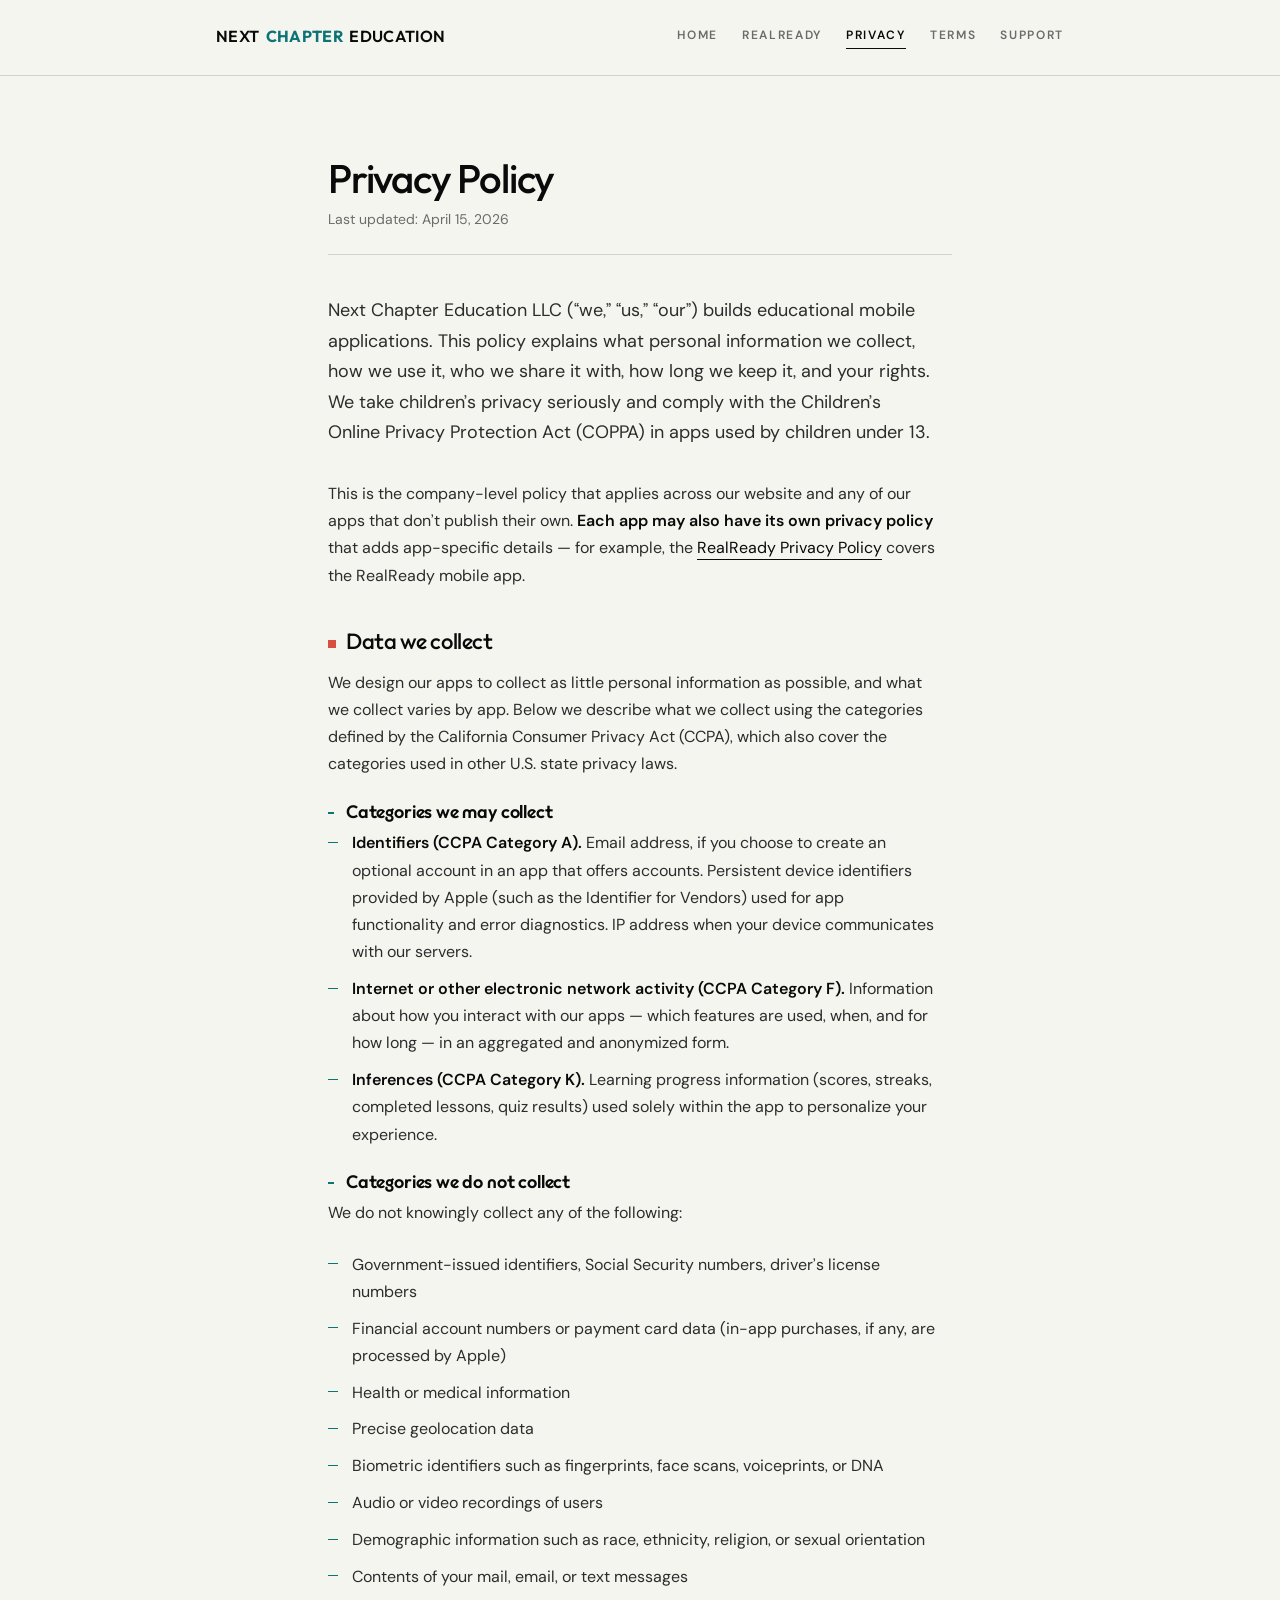
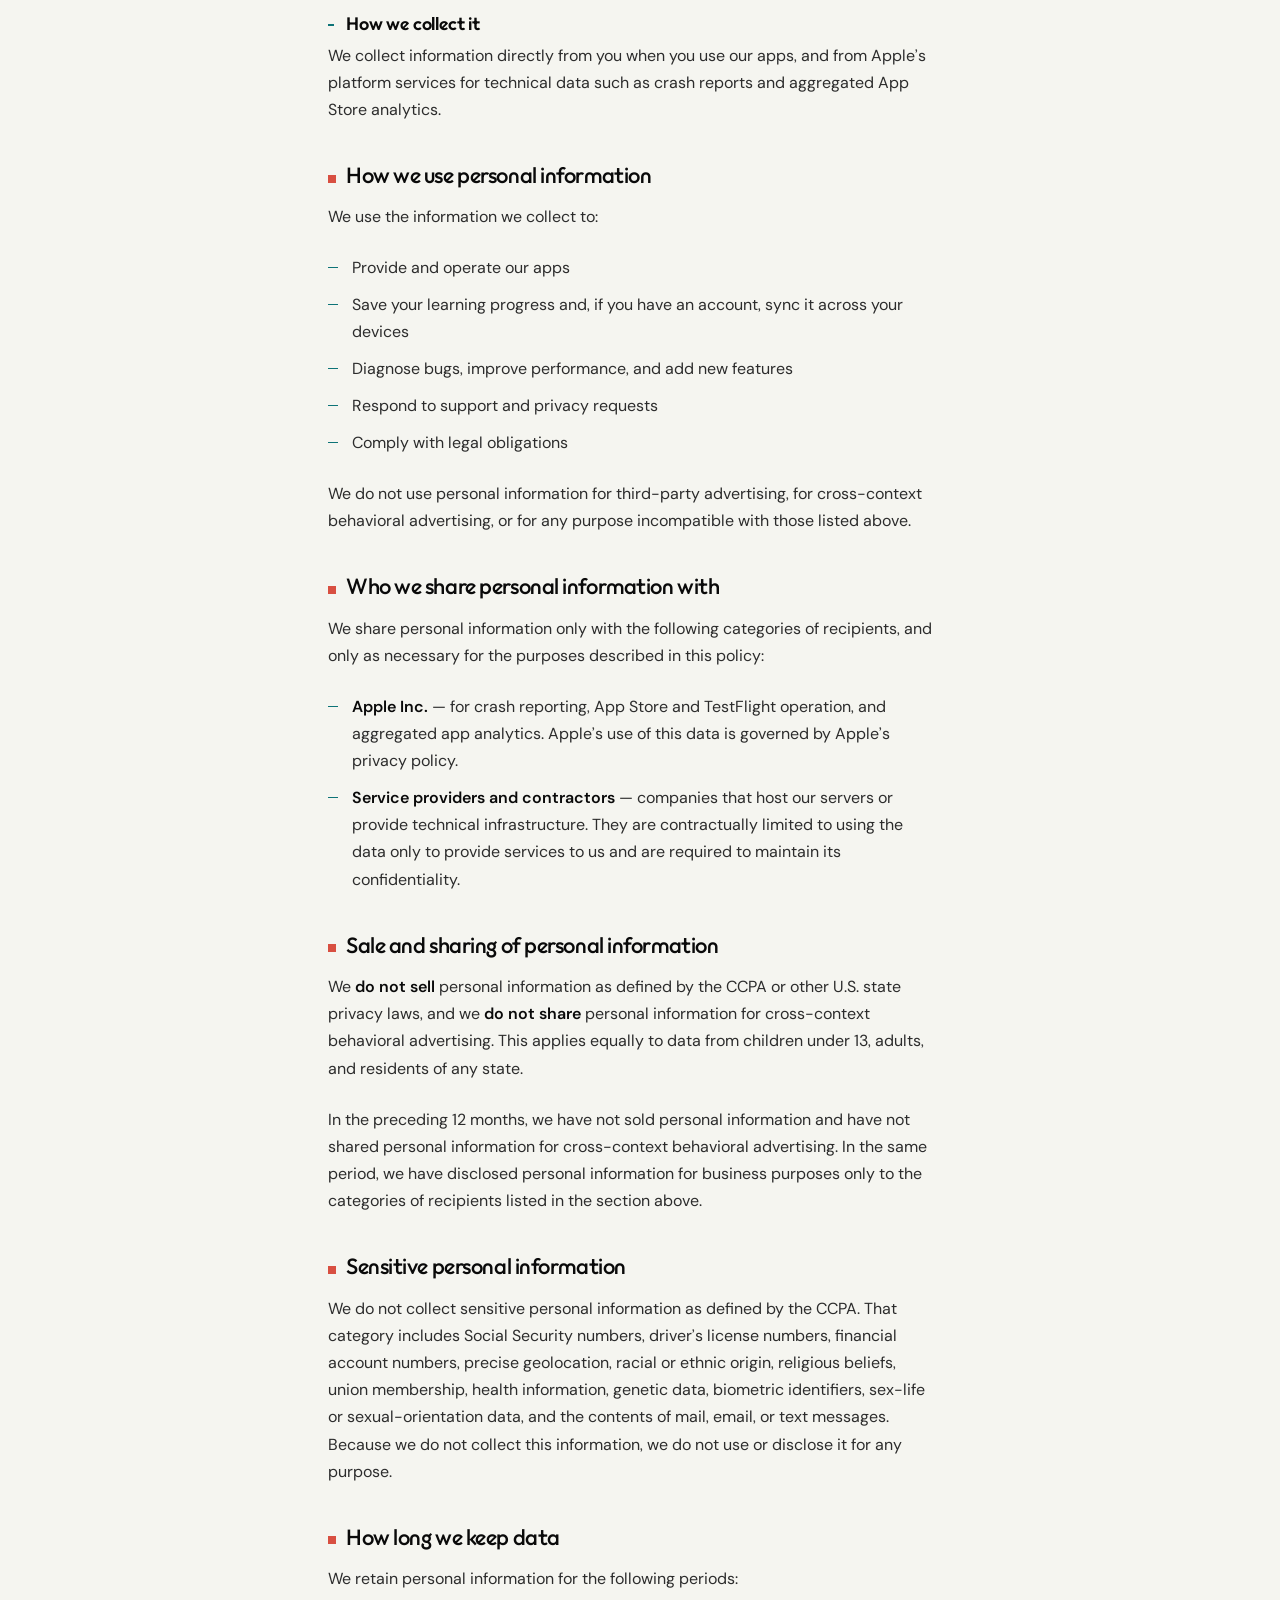
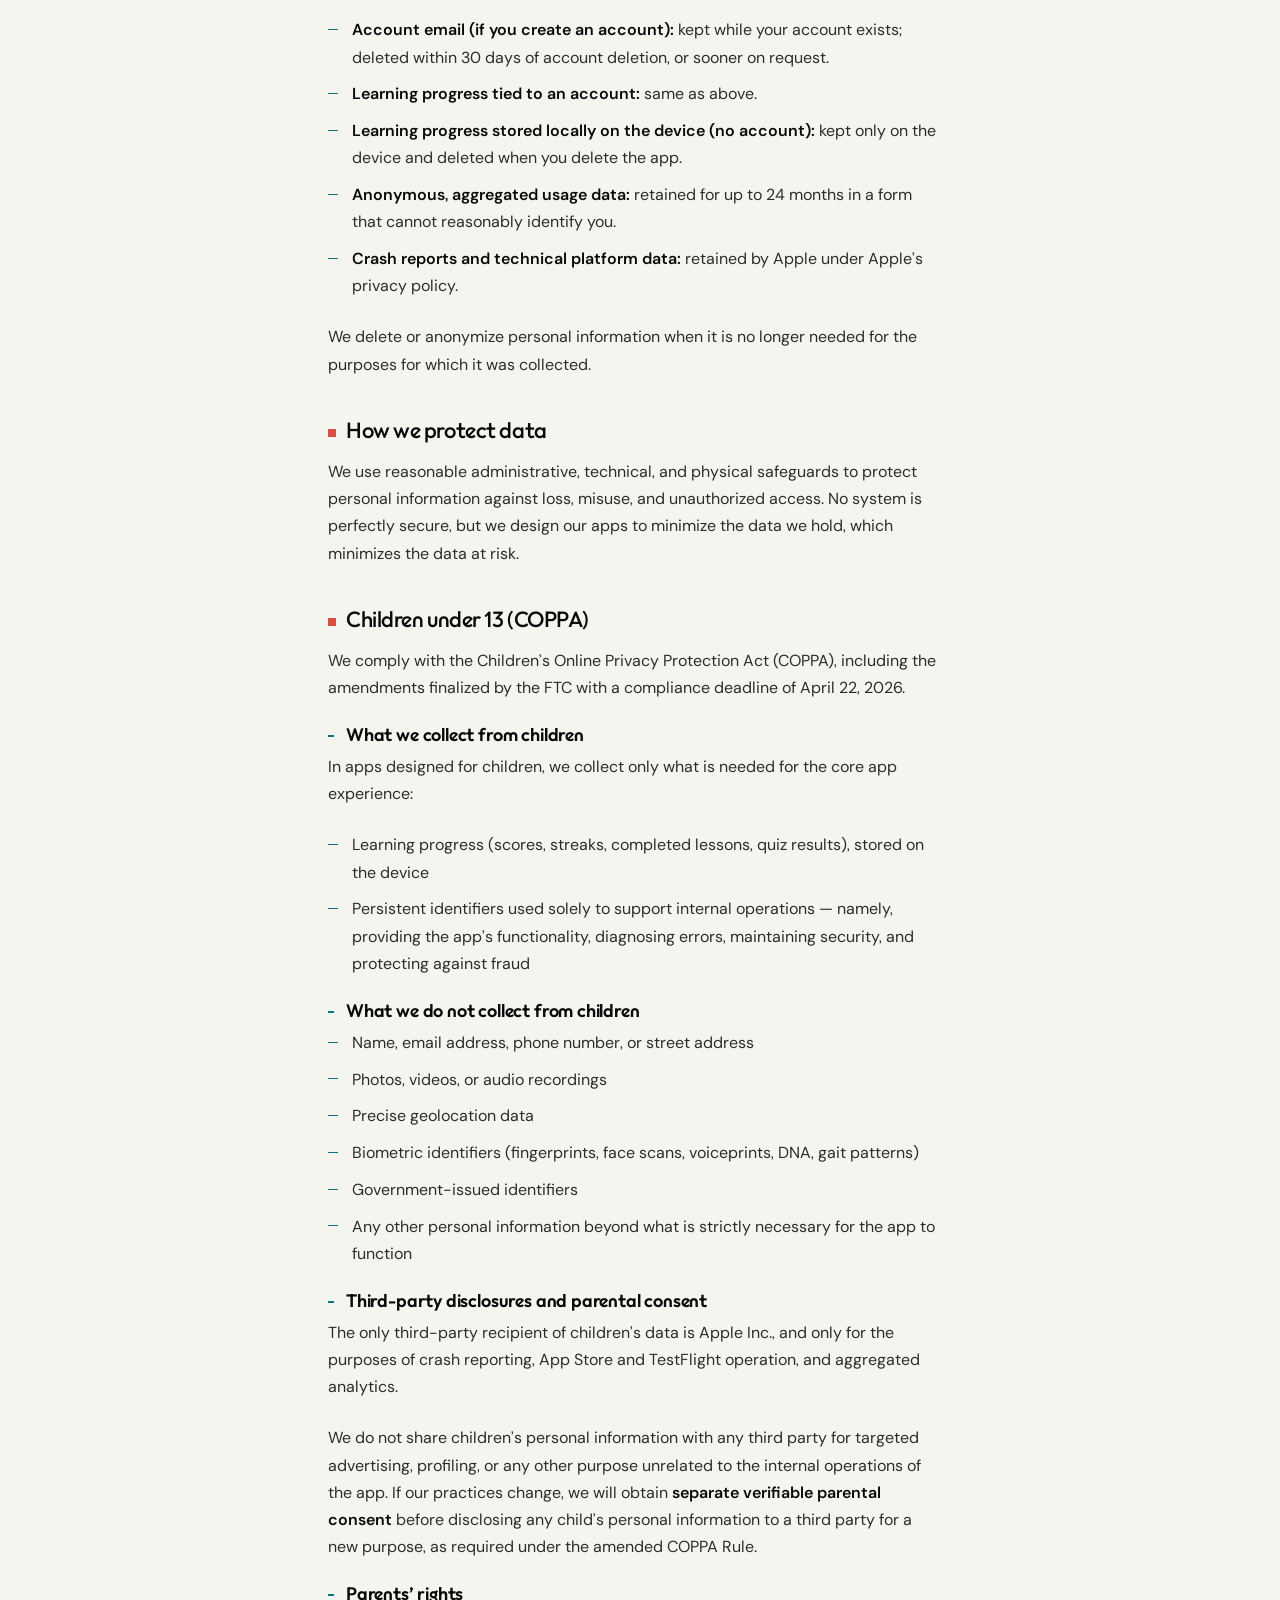
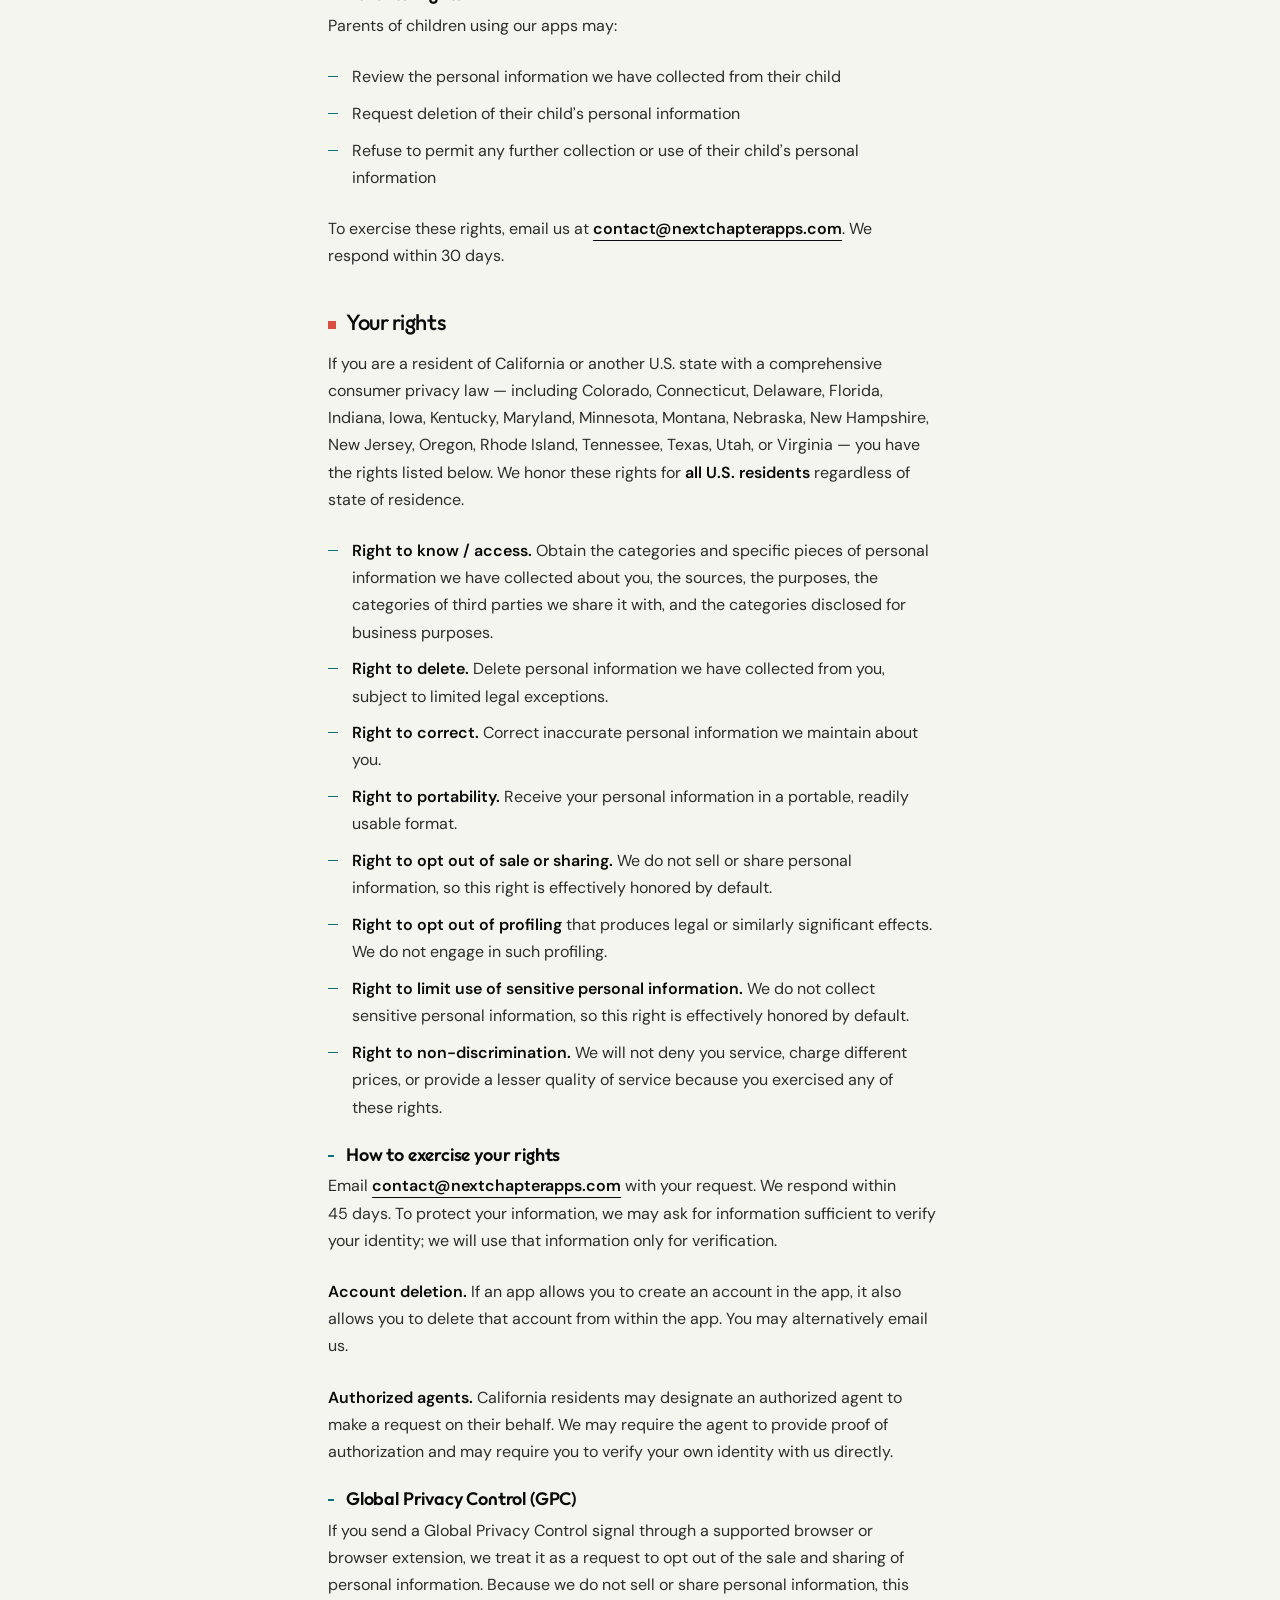
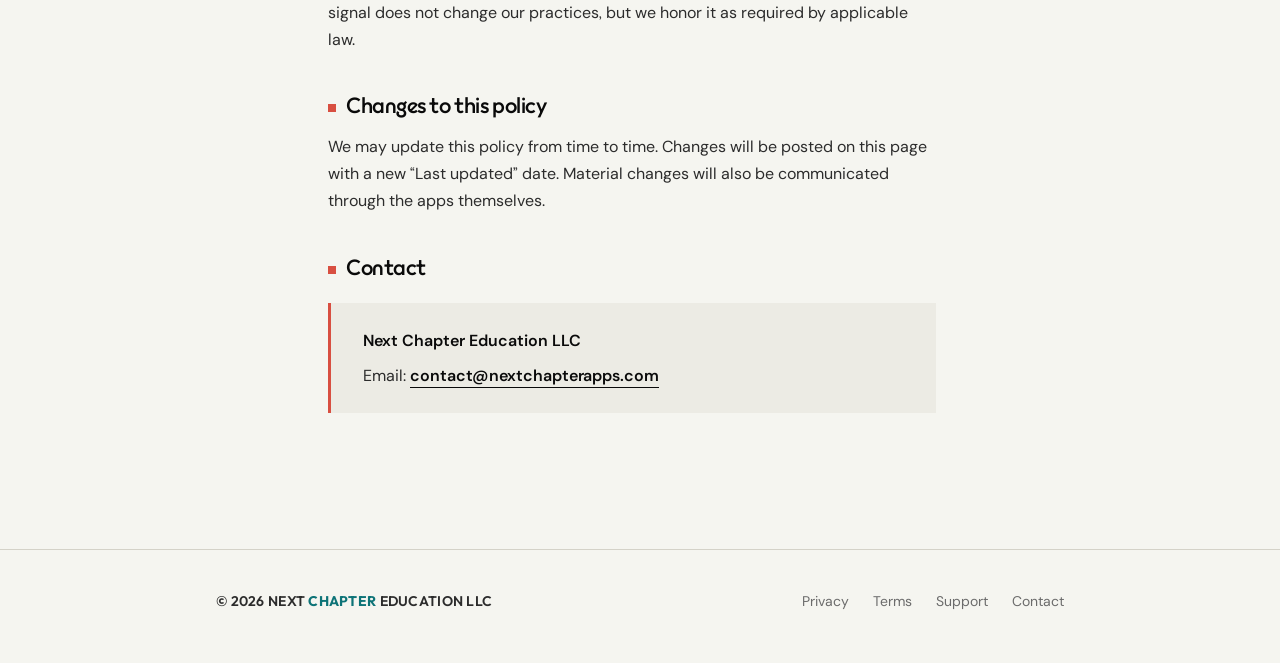
==== commit f23b81b7: "Split privacy/terms into company-level and RealReady-specific Add /terms/ as a Next Chapter Educatio" ====
--- a/privacy/index.html
+++ b/privacy/index.html
@@ -32,6 +32,7 @@
           <a href="/">Home</a>
           <a href="/realready/">RealReady</a>
           <a href="/privacy/" aria-current="page">Privacy</a>
+          <a href="/terms/">Terms</a>
           <a href="/support/">Support</a>
         </nav>
       </div>
@@ -48,6 +49,7 @@
           <p class="doc__intro">
             Next Chapter Education LLC (&ldquo;we,&rdquo; &ldquo;us,&rdquo; &ldquo;our&rdquo;) builds educational mobile applications. This policy explains what personal information we collect, how we use it, who we share it with, how long we keep it, and your rights. We take children&rsquo;s privacy seriously and comply with the Children&rsquo;s Online Privacy Protection Act (COPPA) in apps used by children under&nbsp;13.
           </p>
+          <p>This is the company-level policy that applies across our website and any of our apps that don&rsquo;t publish their own. <strong>Each app may also have its own privacy policy</strong> that adds app-specific details &mdash; for example, the <a href="/realready/privacy/">RealReady Privacy Policy</a> covers the RealReady mobile app.</p>
 
           <h2>Data we collect</h2>
           <p>We design our apps to collect as little personal information as possible, and what we collect varies by app. Below we describe what we collect using the categories defined by the California Consumer Privacy Act (CCPA), which also cover the categories used in other U.S. state privacy laws.</p>
@@ -187,6 +189,7 @@
         </div>
         <nav class="site-footer__nav" aria-label="Secondary">
           <a href="/privacy/">Privacy</a>
+          <a href="/terms/">Terms</a>
           <a href="/support/">Support</a>
           <a href="mailto:contact@nextchapterapps.com">Contact</a>
         </nav>
--- a/style.css
+++ b/style.css
@@ -301,7 +301,7 @@
 
 .wordmark {
   font-family: var(--font-display);
-  font-size: var(--text-sm);
+  font-size: var(--text-base);
   font-weight: 600;
   letter-spacing: 0.02em;
   text-transform: uppercase;
@@ -309,7 +309,7 @@
   border-bottom: 0;
   white-space: nowrap;
   display: inline-flex;
-  gap: 0.35rem;
+  gap: 0.4rem;
 }
 
 .wordmark em {
@@ -319,11 +319,11 @@
 }
 
 .wordmark:hover {
-  color: var(--color-accent);
+  color: #fb8500;
 }
 
 .wordmark:hover em {
-  color: var(--color-accent);
+  color: #fb8500;
 }
 
 .nav {
@@ -1090,7 +1090,7 @@
   letter-spacing: -0.035em;
   margin: 0 0 var(--space-3);
   color: #ffffff;
-  max-width: 14ch;
+  max-width: 22ch;
 }
 
 .rr-hero__title em {
@@ -1156,7 +1156,6 @@
 .rr-phone {
   position: relative;
   width: min(280px, 72vw);
-  aspect-ratio: 9 / 19.2;
   background: #0a0a0a;
   border-radius: 42px;
   padding: 10px;
@@ -1175,33 +1174,31 @@
 
 .rr-phone__notch {
   position: absolute;
-  top: 14px;
+  top: 16px;
   left: 50%;
   transform: translateX(-50%);
-  width: 96px;
-  height: 22px;
-  background: #0a0a0a;
-  border-radius: 12px;
+  width: 84px;
+  height: 24px;
+  background: #000;
+  border-radius: 999px;
   z-index: 3;
   display: block;
+  pointer-events: none;
 }
 
 .rr-phone--sm .rr-phone__notch {
   top: 12px;
-  width: 72px;
-  height: 18px;
+  width: 58px;
+  height: 17px;
 }
 
 .rr-phone__screen {
   position: relative;
   width: 100%;
-  height: 100%;
+  aspect-ratio: 1206 / 2622;
   border-radius: 32px;
   overflow: hidden;
-  background-color: var(--rr-bg-cool);
-  background-size: cover;
-  background-position: center top;
-  background-repeat: no-repeat;
+  background-color: var(--rr-navy);
   z-index: 1;
 }
 
@@ -1209,98 +1206,15 @@
   border-radius: 24px;
 }
 
-/*
-  Placeholder screen rendering — shown until the real screenshot PNG is dropped
-  into /realready/images/. Each .rr-phone__screen--* has its own visual hint
-  (progress ring, state picker, practice, etc.) built from pure CSS so the page
-  never looks empty while we wait on assets.
-*/
-
-.rr-phone__screen::before,
-.rr-phone__screen::after {
-  content: "";
+.rr-phone__screen img {
   position: absolute;
-  pointer-events: none;
-}
-
-/* Top "status + app header" band — shared across placeholders */
-.rr-phone__screen::before {
-  top: 0;
-  left: 0;
-  right: 0;
-  height: 26%;
-  background:
-    linear-gradient(180deg, var(--rr-navy) 0%, var(--rr-navy-deep) 100%);
-}
-
-/* Hero home screen — large progress ring (orange arc) */
-.rr-phone__screen--hero::after {
-  top: 38%;
-  left: 50%;
-  transform: translate(-50%, 0);
-  width: 56%;
-  aspect-ratio: 1 / 1;
-  border-radius: 50%;
-  border: 9px solid rgba(142, 202, 230, 0.35);
-  border-top-color: var(--rr-orange);
-  border-right-color: var(--rr-orange);
-  box-shadow: 0 10px 24px -12px rgba(2, 48, 71, 0.25);
-}
-
-/* Reusable category-card stripe for small placeholders */
-.rr-phone__screen--step-state,
-.rr-phone__screen--step-practice,
-.rr-phone__screen--step-progress {
-  background-image: none;
-}
-
-.rr-phone__screen--step-state::after {
-  left: 8%;
-  right: 8%;
-  top: 34%;
-  height: 56%;
-  background:
-    repeating-linear-gradient(
-      180deg,
-      var(--rr-surface) 0,
-      var(--rr-surface) 28px,
-      transparent 28px,
-      transparent 36px
-    );
-  border-radius: 12px;
-  box-shadow: 0 1px 6px rgba(2, 48, 71, 0.08);
-}
-
-.rr-phone__screen--step-practice::after {
-  left: 8%;
-  right: 8%;
-  top: 34%;
-  height: 56%;
-  background:
-    linear-gradient(180deg, var(--rr-surface) 0%, var(--rr-surface) 34%, var(--rr-bg-cool) 34%, var(--rr-bg-cool) 100%);
-  border-radius: 12px;
-  box-shadow: 0 1px 6px rgba(2, 48, 71, 0.08);
-}
-
-.rr-phone__screen--step-progress::after {
-  left: 18%;
-  right: 18%;
-  top: 34%;
-  aspect-ratio: 1 / 1;
-  border-radius: 50%;
-  border: 8px solid rgba(142, 202, 230, 0.35);
-  border-top-color: var(--rr-green);
-  border-right-color: var(--rr-green);
-  border-bottom-color: var(--rr-green);
-}
-
-/* When the real screenshot ships, apply it to .rr-phone__screen--*. */
-.rr-phone__screen--hero.has-shot {
-  background-image: url("/realready/images/hero-home.png");
-}
-.rr-phone__screen--hero.has-shot::before,
-.rr-phone__screen--hero.has-shot::after {
-  display: none;
+  inset: 0;
+  width: 100%;
+  height: 100%;
+  object-fit: cover;
+  object-position: top center;
+  display: block;
+  border-radius: inherit;
 }
 
 /* ----- Sections ----- */
@@ -1481,22 +1395,11 @@
   margin: 0;
   padding: 0;
   list-style: none;
-  display: grid;
-  grid-template-columns: 1fr auto;
-  gap: var(--space-3);
-  align-items: start;
+  display: flex;
+  flex-direction: column;
+  align-items: flex-start;
+  gap: 0;
   max-width: none;
-}
-
-@media (min-width: 52rem) {
-  .rr-step {
-    grid-template-columns: 1fr;
-    justify-items: start;
-  }
-}
-
-.rr-step__copy {
-  max-width: 28rem;
 }
 
 .rr-step__num {
@@ -1516,28 +1419,26 @@
   font-weight: 500;
   letter-spacing: -0.02em;
   color: #ffffff;
-  margin: 0 0 0.35rem;
+  margin: 0 0 var(--space-3);
   max-width: none;
+  line-height: 1.2;
+  min-height: 2.4em;
+}
+
+.rr-step__device {
+  align-self: center;
+  display: flex;
+  justify-content: center;
+  align-items: flex-start;
+  width: 100%;
+  margin: 0 0 var(--space-3);
 }
 
 .rr-step__body {
   color: rgba(255, 255, 255, 0.78);
-  margin: 0 0 var(--space-3);
+  margin: 0;
   line-height: 1.55;
   max-width: 34ch;
-}
-
-.rr-step__device {
-  display: flex;
-  justify-content: center;
-  align-items: center;
-  min-height: 220px;
-}
-
-@media (min-width: 52rem) {
-  .rr-step__device {
-    margin-top: var(--space-3);
-  }
 }
 
 /* ----- FAQ (native details/summary) ----- */
@@ -1573,24 +1474,25 @@
 }
 
 .rr-faq__item summary::after {
-  content: "";
+  content: "+";
   position: absolute;
-  right: 8px;
+  right: 4px;
   top: 50%;
-  width: 14px;
-  height: 14px;
-  background:
-    linear-gradient(var(--rr-orange), var(--rr-orange)) center / 14px 2px no-repeat,
-    linear-gradient(var(--rr-orange), var(--rr-orange)) center / 2px 14px no-repeat;
   transform: translateY(-50%);
-  transition: transform 200ms var(--ease-out), background-size 200ms var(--ease-out);
+  width: 22px;
+  height: 22px;
+  line-height: 20px;
+  text-align: center;
+  font-family: var(--font-body);
+  font-size: 22px;
+  font-weight: 400;
+  color: var(--rr-orange);
+  transition: color 180ms var(--ease-out);
 }
 
 .rr-faq__item[open] summary::after {
-  transform: translateY(-50%) rotate(45deg);
-  background:
-    linear-gradient(var(--rr-orange), var(--rr-orange)) center / 14px 2px no-repeat,
-    linear-gradient(var(--rr-orange), var(--rr-orange)) center / 2px 2px no-repeat;
+  content: "\2212"; /* U+2212 MINUS SIGN — clean horizontal bar */
+  font-size: 26px;
 }
 
 .rr-faq__item[open] summary {
@@ -1666,11 +1568,257 @@
     border-width: 10px;
   }
 
-  .rr-step {
-    grid-template-columns: 1fr;
-  }
-
-  .rr-step__device {
-    min-height: 260px;
-  }
-}
+}
+
+/* ----- Hero platform caption ----- */
+
+.rr-hero__platforms {
+  margin: var(--space-3) 0 0;
+  font-size: var(--text-sm);
+  font-weight: 500;
+  color: rgba(255, 255, 255, 0.62);
+  letter-spacing: 0.01em;
+  max-width: 36ch;
+}
+
+/* ----- Payoff block (end of How it works) ----- */
+
+.rr-payoff {
+  margin: var(--space-6) auto 0;
+  max-width: 36rem;
+  text-align: center;
+  padding: var(--space-5) var(--space-3) 0;
+  border-top: 1px solid rgba(255, 255, 255, 0.12);
+}
+
+.rr-payoff__title {
+  font-family: var(--font-display);
+  font-size: clamp(1.5rem, 3vw, 2rem);
+  font-weight: 500;
+  letter-spacing: -0.025em;
+  line-height: 1.15;
+  color: #ffffff;
+  margin: 0 0 var(--space-2);
+  max-width: none;
+}
+
+.rr-payoff__body {
+  color: rgba(255, 255, 255, 0.82);
+  font-size: var(--text-lg);
+  line-height: 1.55;
+  margin: 0 auto;
+  max-width: 48ch;
+}
+
+/* ----- Secondary ghost button (dark text on light surface) ----- */
+
+.rr-btn--ghost-dark {
+  background: transparent;
+  color: var(--rr-navy);
+  border-color: var(--rr-border);
+}
+.rr-btn--ghost-dark:hover {
+  background: rgba(33, 158, 188, 0.08);
+  border-color: var(--rr-teal);
+  color: var(--rr-navy);
+}
+
+/* ----- Notify modal ----- */
+
+.rr-modal {
+  position: fixed;
+  inset: 0;
+  z-index: 1000;
+  display: none;
+  align-items: center;
+  justify-content: center;
+  padding: var(--space-3);
+}
+
+.rr-modal.is-open {
+  display: flex;
+}
+
+.rr-modal__backdrop {
+  position: absolute;
+  inset: 0;
+  background: rgba(2, 30, 46, 0.72);
+  backdrop-filter: blur(4px);
+  -webkit-backdrop-filter: blur(4px);
+  animation: rr-fade-in 160ms var(--ease-out) both;
+}
+
+.rr-modal__dialog {
+  position: relative;
+  background: var(--rr-surface);
+  color: var(--rr-text-dark);
+  border-radius: 20px;
+  box-shadow:
+    0 40px 80px -24px rgba(2, 48, 71, 0.45),
+    0 10px 24px -8px rgba(2, 48, 71, 0.22);
+  width: 100%;
+  max-width: 28rem;
+  padding: var(--space-5);
+  animation: rr-pop-in 220ms var(--ease-out) both;
+}
+
+@keyframes rr-fade-in {
+  from { opacity: 0; }
+  to   { opacity: 1; }
+}
+
+@keyframes rr-pop-in {
+  from { opacity: 0; transform: translateY(8px) scale(0.98); }
+  to   { opacity: 1; transform: none; }
+}
+
+.rr-modal__close {
+  position: absolute;
+  top: 12px;
+  right: 12px;
+  width: 36px;
+  height: 36px;
+  border: 0;
+  background: transparent;
+  color: var(--color-muted);
+  border-radius: 9999px;
+  display: inline-flex;
+  align-items: center;
+  justify-content: center;
+  cursor: pointer;
+  transition: background-color 160ms var(--ease-out), color 160ms var(--ease-out);
+}
+
+.rr-modal__close:hover {
+  background: var(--rr-bg-cool);
+  color: var(--rr-navy);
+}
+
+.rr-modal__close svg {
+  width: 20px;
+  height: 20px;
+}
+
+.rr-modal__title {
+  font-family: var(--font-display);
+  font-size: var(--text-2xl);
+  font-weight: 500;
+  letter-spacing: -0.025em;
+  line-height: 1.15;
+  color: var(--rr-text-dark);
+  margin: 0 0 var(--space-2);
+  padding-right: 32px;
+  max-width: none;
+}
+
+.rr-modal__lead {
+  color: var(--color-fg-soft);
+  font-size: var(--text-base);
+  line-height: 1.55;
+  margin: 0 0 var(--space-3);
+  max-width: none;
+}
+
+.rr-modal__success {
+  text-align: center;
+  padding: var(--space-3) 0;
+}
+
+.rr-modal__success .rr-modal__title,
+.rr-modal__success .rr-modal__lead {
+  padding-right: 0;
+}
+
+.rr-modal__success .rr-modal__title {
+  margin-top: var(--space-3);
+}
+
+.rr-modal__success .rr-modal__lead {
+  margin-bottom: var(--space-4);
+}
+
+.rr-modal__success-icon {
+  width: 48px;
+  height: 48px;
+  color: var(--rr-green);
+  display: block;
+  margin: 0 auto;
+}
+
+/* ----- Notify form ----- */
+
+.rr-notify-form {
+  display: flex;
+  flex-direction: column;
+  gap: var(--space-2);
+}
+
+.rr-notify-form__label {
+  font-size: var(--text-xs);
+  text-transform: uppercase;
+  letter-spacing: 0.14em;
+  font-weight: 600;
+  color: var(--color-muted);
+}
+
+.rr-notify-form__input {
+  width: 100%;
+  padding: 12px 14px;
+  border: 1px solid var(--rr-border);
+  border-radius: 10px;
+  background: var(--rr-surface);
+  color: var(--rr-text-dark);
+  font-family: var(--font-body);
+  font-size: var(--text-base);
+  line-height: 1.4;
+  transition: border-color 160ms var(--ease-out), box-shadow 160ms var(--ease-out);
+}
+
+.rr-notify-form__input:focus {
+  outline: none;
+  border-color: var(--rr-teal);
+  box-shadow: 0 0 0 3px rgba(33, 158, 188, 0.15);
+}
+
+.rr-notify-form__input:disabled {
+  opacity: 0.6;
+  cursor: not-allowed;
+}
+
+.rr-notify-form__hp {
+  position: absolute;
+  left: -9999px;
+  width: 1px;
+  height: 1px;
+  opacity: 0;
+}
+
+.rr-notify-form__error {
+  margin: 0;
+  font-size: var(--text-sm);
+  color: #dc2626;
+  line-height: 1.4;
+}
+
+.rr-notify-form__submit {
+  margin-top: var(--space-1);
+  width: 100%;
+  justify-content: center;
+}
+
+.rr-notify-form__submit[disabled] {
+  opacity: 0.7;
+  cursor: wait;
+}
+
+.rr-notify-form__fine {
+  font-size: var(--text-xs);
+  line-height: 1.5;
+  color: var(--color-muted);
+  margin: var(--space-1) 0 0;
+  max-width: none;
+}
+
+body.rr-modal-open {
+  overflow: hidden;
+}
